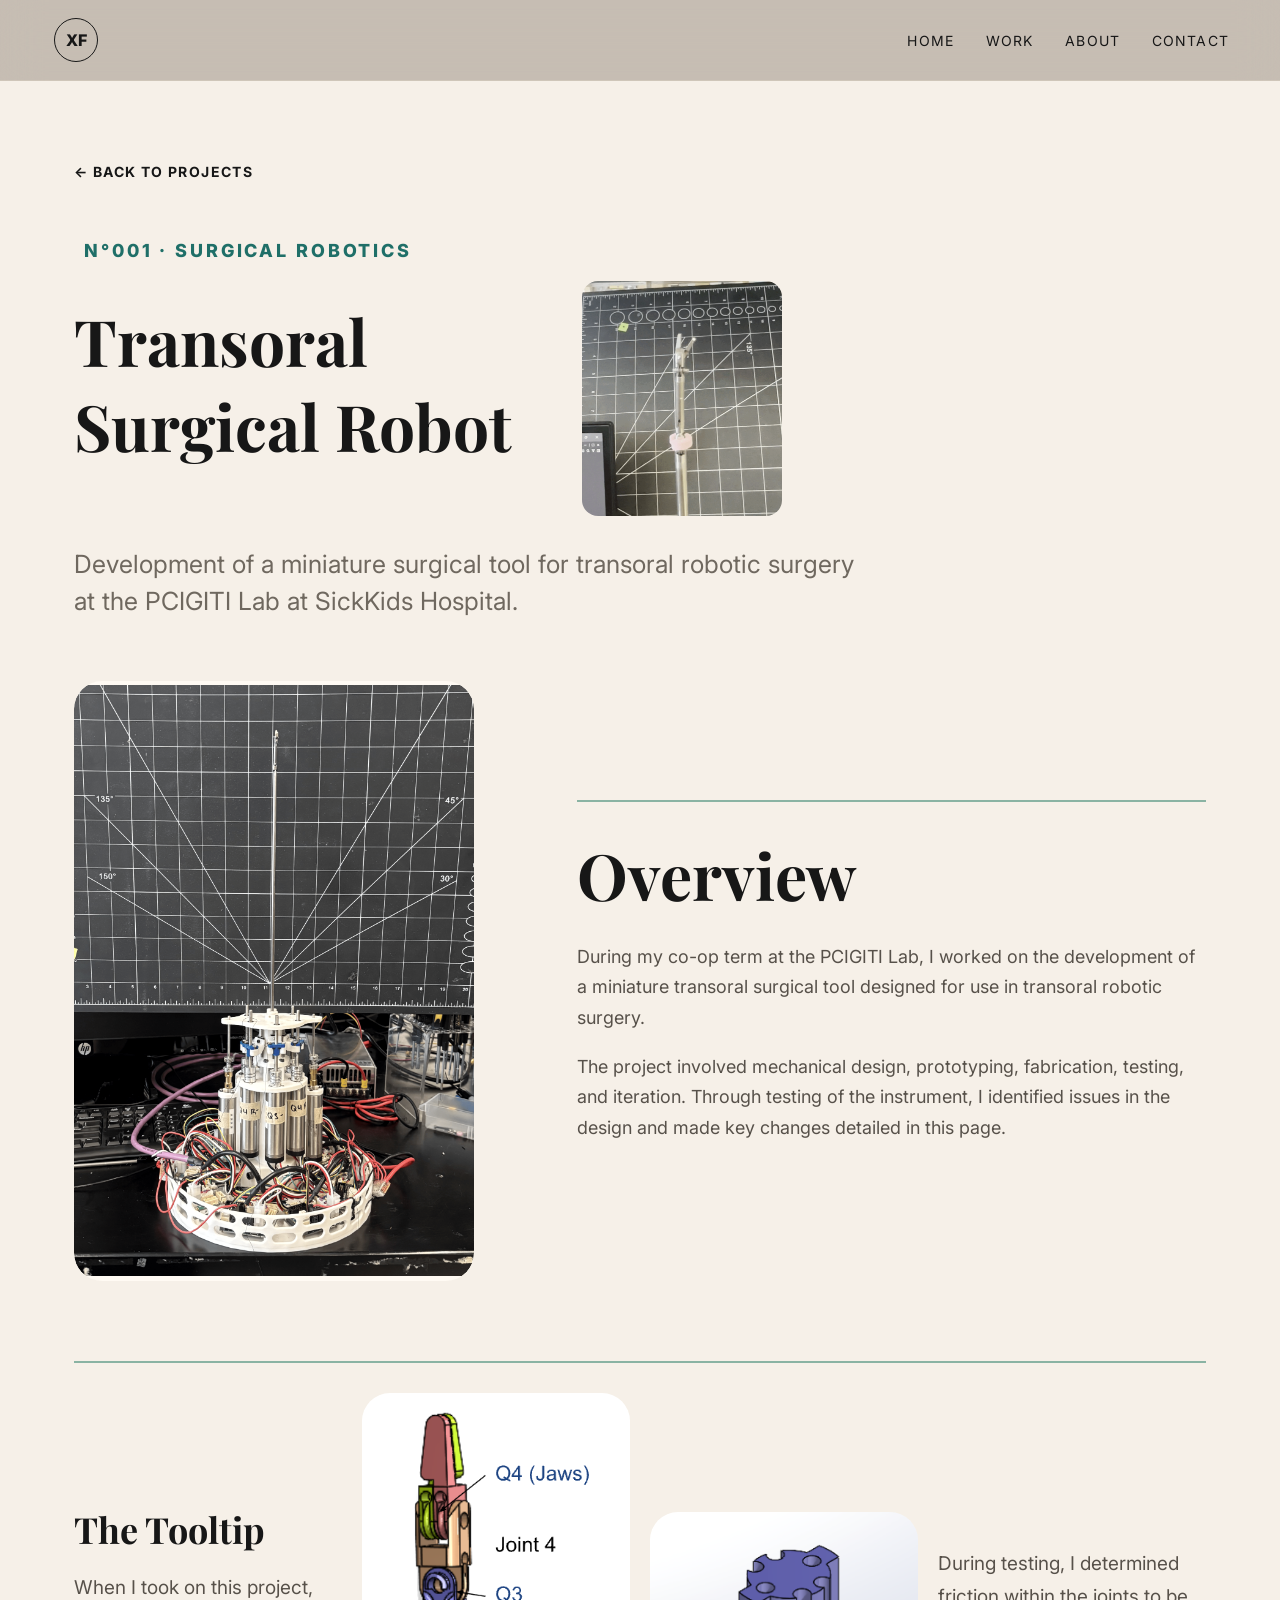
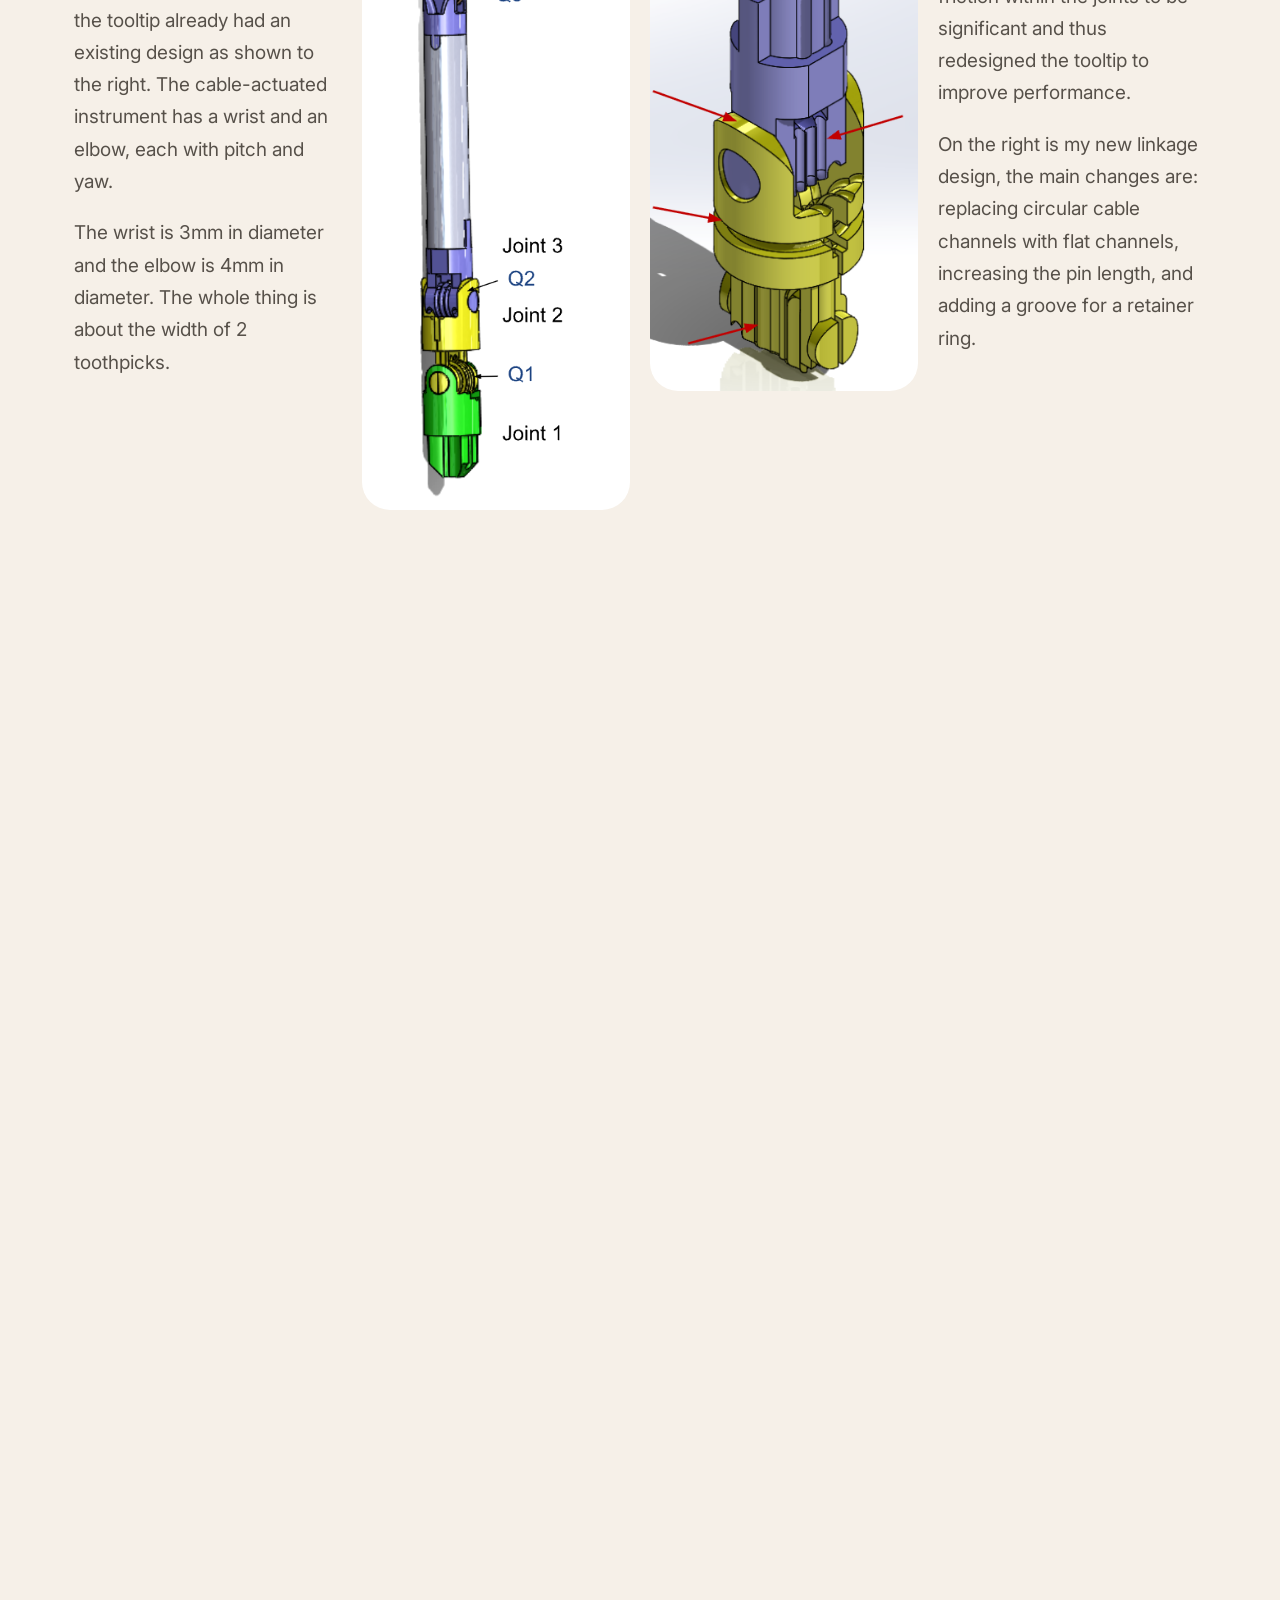
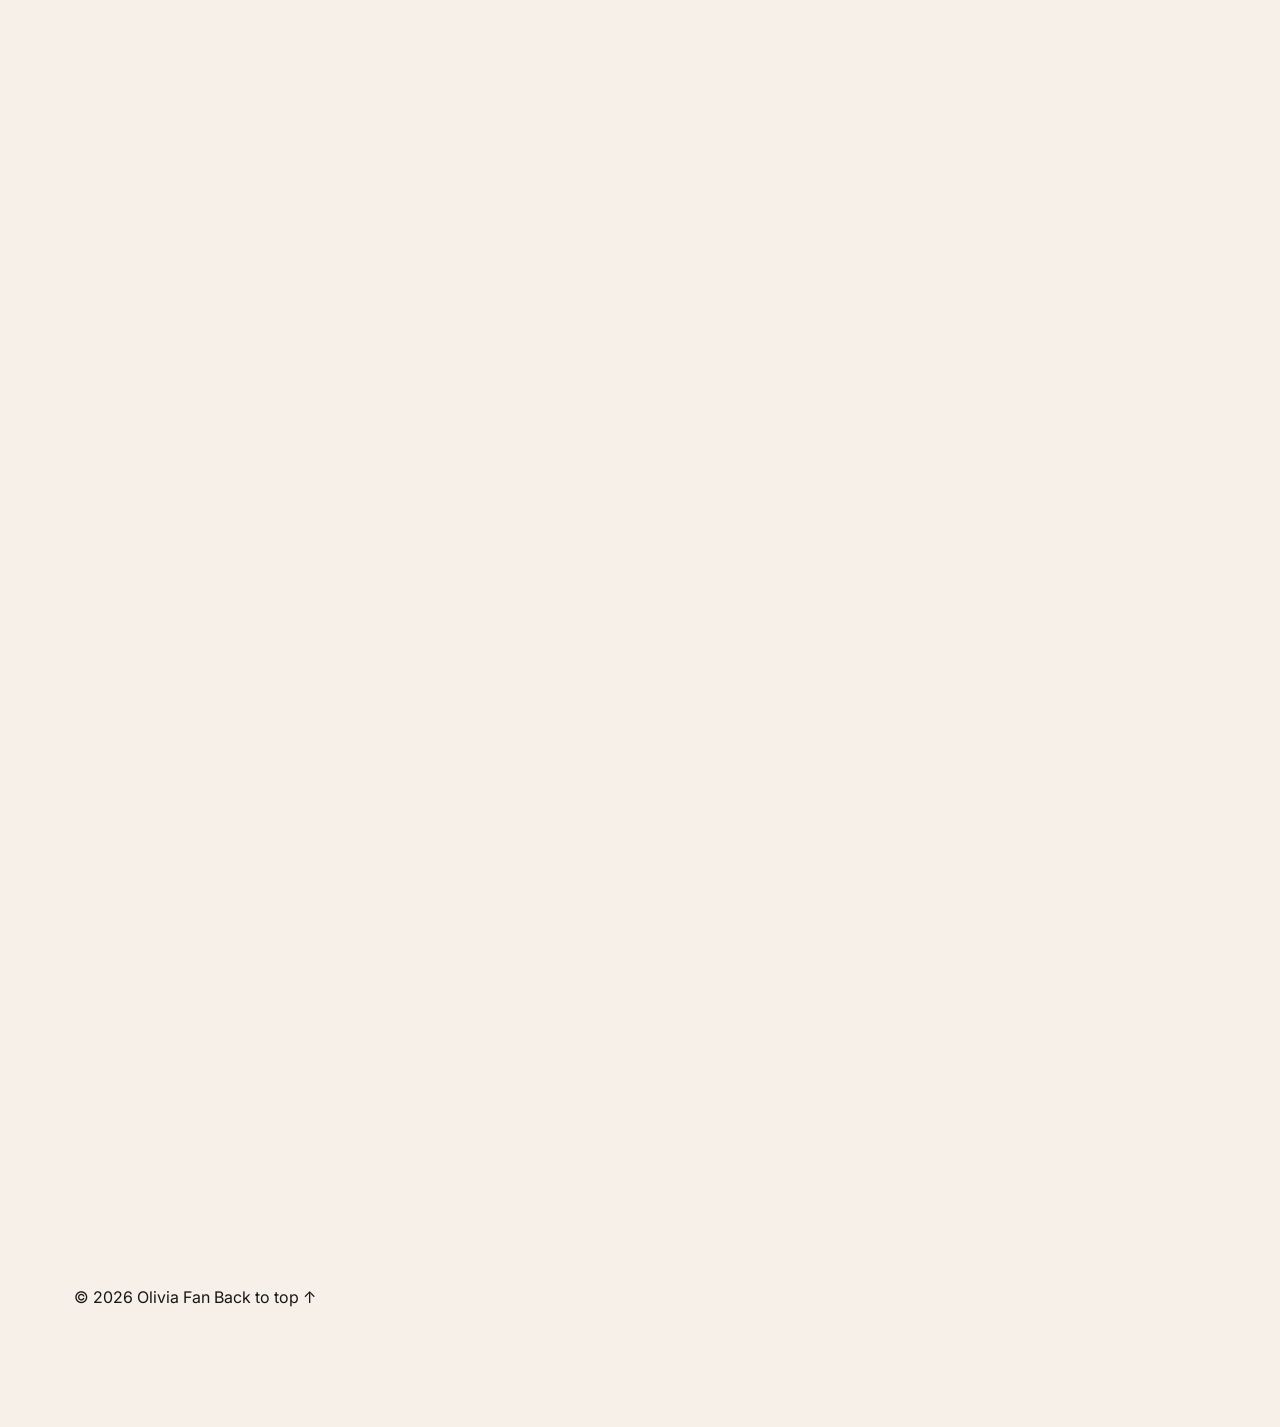
==== projects/transoral-robot.html @ 41e45ebc "Updated the resume and added details page for TORS" ====
<!doctype html>
<html lang="en">
<head>
  <meta charset="utf-8" />
  <meta name="viewport" content="width=device-width, initial-scale=1" />

  <title>Transoral Surgical Robot | Olivia Fan</title>

  <link rel="preconnect" href="https://fonts.googleapis.com">
  <link rel="preconnect" href="https://fonts.gstatic.com" crossorigin>

  <link href="https://fonts.googleapis.com/css2?family=Inter:wght@400;500;600;700;800&family=Playfair+Display:wght@700;800&display=swap" rel="stylesheet">

  <link rel="stylesheet" href="../styles.css" />

  <style>
    .project-page {
      max-width: 1180px;
      margin: 0 auto;
      padding: 80px 24px 120px;
    }

    .back-link {
      display: inline-block;
      margin-bottom: 60px;
      font-size: 14px;
      text-transform: uppercase;
      letter-spacing: .1em;
      font-weight: 700;
    }

    .back-link:hover {
      color: var(--accent2);
    }

    .header-with-gif {
      display: flex;
      align-items: center;
      gap: 70px;
      margin: 20px 0 30px;
    }

    .header-with-gif h1 {
      margin: 0; /* Clears the default margin so flex alignment works properly */
      font-family: 'Playfair Display', serif;
      font-size: clamp(50px, 5vw, 75px);
      margin: 0 0 30px;
    }

    .header-gif {
      width: 200px;       /* Adjust width as needed */
      height: auto;
      border-radius: 16px; /* Optional: adds rounded corners to match your design theme */
      display: block;
    }

    /* Mobile responsiveness */
    @media (max-width: 820px) {
      .header-with-gif {
        flex-direction: column;
        align-items: flex-start;
        gap: 15px;
      }
      
      .header-gif {
        width: 100px;
      }
    }

    .project-intro {
      max-width: 800px;
      color: var(--muted);
      font-size: clamp(19px, 2vw, 25px);
      line-height: 1.5;
      margin-bottom: 60px;
    }

    .hero-project-image {
        width: 400px;
        height: 600px; /* Move height here */
        border-radius: 28px;
        overflow: hidden; /* Clips the child image to the 28px rounded corners */
        background-color: var(--card); /* Optional: fills empty space if image is letterboxed */
    }

    .hero-project-image img {
      width: 100%;
      height: 100%;
      object-position: center;
      display: block;
    }

    .hero-overview {
      display: grid;
      grid-template-columns: 0.8fr 1fr;
      gap: 0px;
      align-items: center;
      margin: 50px 0 80px;
    }

    .hero-project-image img {
      width: 100%;
      height: 600px;
      object-fit: contain;
      display: block;
      border-radius: 28px;
    }

    .overview-content {
        border-top: 2px solid #8ab3a3;
        padding-top: 30px;
    }

    .overview-content h2 {
        font-family: 'Playfair Display', serif;
        font-size: clamp(40px, 5vw, 65px);
        margin: 0 0 25px;
    }

    .overview-content p {
        color: #57514a;
        font-size: 18px;
        line-height: 1.7;
    }

    @media (max-width: 820px) {
        .hero-overview {
            grid-template-columns: 1fr;
            gap: 40px;
        }

        .hero-project-image img {
            height: auto;
        }
    }

    .project-grid-4col {
      display: grid;
      grid-template-columns: 1fr 1fr 1fr 1fr;
      gap: 20px;
      align-items: center;
      border-top: 2px solid #8ab3a3;
      padding-top: 30px;
      padding-bottom: 30px;
    }

    .image-container img {
      width: 100%;
      height: auto;
      display: block;
      border-radius: 28px;
    }

    .textbox-left h2 {
      font-family: 'Playfair Display', serif;
      font-size: clamp(28px, 5vw, 36px);
      margin: 0;
    }

    .textbox-left p,
    .project-grid li,
    .textbox-right p {
      color: #57514a;
      font-size: 19px;
      line-height: 1.7;
    }
    
    .actuation_box {
      display: grid;
      grid-template-columns: 1fr 2fr;
      gap: 30px;
      align-items: center;
      border-top: 2px solid #8ab3a3;
      padding-top: 30px;
      padding-bottom: 30px;
    }

    .actuation_box_img img {
      width: 100%;
      height: auto;
      display: block;
      border-radius: 28px;
    }

    .mechanical-changes {
      display: grid;
      grid-template-columns: 2fr 1fr 1fr;
      gap: 20px;
      align-items: start;
      border-top: 2px solid #8ab3a3;
      padding-top: 30px;
      padding-bottom: 30px;
    }

/* Places header on the left and image on the right */
/* Header & Image Layout Adjustments */
    .header-image-row {
      display: flex;
      align-items: center;
      gap: 10px; /* Reduced gap to move image closer to the header on the left */
      margin-bottom: 15px;
    }

    .header-image-row h2 {
      flex: 0.8; /* Makes heading section narrower */
    }

    .header-image-row .cable_guide_channels {
      flex: 1.5; /* Makes image container significantly larger */
    }

    .cable_guide_channels img {
      width: 100%;
      height: auto;
      display: block;
      border-radius: 28px;
    }

    .textbox-left h2,
    .textbox-right h2 {
      font-family: 'Playfair Display', serif;
      font-size: clamp(28px, 5vw, 36px);
      margin: 0;
    }

    .textbox-left p,
    .textbox-right p {
      color: #57514a;
      font-size: 19px;
      line-height: 1.7;
    }

    .exit_channels img {
      width: 100%;
      height: auto;
      display: block;
      border-radius: 28px;
      margin-bottom: 10px;
    }

    .project-grid ul {
      padding-left: 22px;
    }

    .dvrk-tors-studies {
      display: grid;
      grid-template-columns: 1fr 1fr;
      gap: 30px;
      align-items: start;
      border-top: 2px solid #8ab3a3;
      padding-top: 30px;
      padding-bottom: 30px;
    }

    /* Column 1 vertical stack */
    .dvrk-col-left {
      display: flex;
      flex-direction: column;
      gap: 20px;
    }

    /* Image & GIF styling */
    .dvrk-horizontal-img img,
    .dvrk-gif-container img {
      width: 100%;
      height: auto;
      display: block;
      border-radius: 28px;
    }

    /* Mobile Responsiveness */
    @media (max-width: 820px) {
      .dvrk-tors-studies {
        grid-template-columns: 1fr;
        gap: 20px;
      }
    }

    @media (max-width: 820px) {
      .project-page {
        padding-top: 50px;
      }

      .project-grid {
        grid-template-columns: 1fr;
        gap: 20px;
      }

      .project-gallery {
        grid-template-columns: 1fr;
      }

      .project-gallery img {
        height: auto;
      }
    }

    .reveal {
    opacity: 0;
    transform: translateY(48px);
    transition: opacity 0.8s ease, transform 0.8s ease;
    will-change: opacity, transform;
}

    .reveal.visible {
        opacity: 1;
        transform: translateY(0);
    }
  </style>


<script>
  document.addEventListener('DOMContentLoaded', () => {
    const reveals = document.querySelectorAll('.reveal');

    const observer = new IntersectionObserver((entries) => {
      entries.forEach((entry) => {
        // Adds 'visible' when entering view, removes 'visible' when leaving view
        entry.target.classList.toggle('visible', entry.isIntersecting);
      });
    }, {
      threshold: 0.15 // Triggers when 15% of the element is visible
    });

    reveals.forEach((element) => observer.observe(element));
  });
</script>

</head>

<body>

  <header class="site-header">
    <a class="brand" href="../index.html" aria-label="Back to home">XF</a>

    <nav>
      <a href="../index.html">Home</a>
      <a href="../index.html#work">Work</a>
      <a href="../index.html#about">About</a>
      <a href="../index.html#contact">Contact</a>
    </nav>
  </header>


  <main class="project-page">

    <a class="back-link" href="../index.html#work">
      ← Back to Projects
    </a>

    <div class="section-kicker">
      N°001 · Surgical Robotics
    </div>

    <div class="header-with-gif">
      <h1>
        Transoral<br>
        Surgical Robot
      </h1>
      <img 
        src="../assets/jaw_gif.gif" 
        alt="Transoral Surgical Robot in motion" 
        class="header-gif"
          >
    </div>

    <p class="project-intro">
      Development of a miniature surgical tool for transoral robotic
      surgery at the PCIGITI Lab at SickKids Hospital.
    </p>


  <div class="hero-overview">

    <div class="hero-project-image">
      <img
        src="../assets/TORS Tool.png"
        alt="Transoral surgical robot tool"
      />
    </div>

    <section class="overview-content">

      <div>
        <h2>Overview</h2>
      </div>

      <div>
        <p>
          During my co-op term at the PCIGITI Lab, I worked on the
          development of a miniature transoral surgical tool designed
          for use in transoral robotic surgery.
        </p>

        <p>
          The project involved mechanical design, prototyping,
          fabrication, testing, and iteration. Through testing of the instrument, I identified issues in the design and made key changes detailed in this page.
        </p>

      </div>

    </section>

</div>

  <section class="project-grid-4col reveal">

    <!-- Left Textbox -->
    <div class="textbox-left">
      <h2>The Tooltip</h2>
      <p>
        When I took on this project, the tooltip already had an existing design as shown to the right. The cable-actuated instrument has a wrist and an elbow, 
        each with pitch and yaw. 
      </p>
      <p>The wrist is 3mm in diameter and the elbow is 4mm in diameter. The whole thing is about the width of 2 toothpicks.
      </p>
    </div>

    <!-- Center Image 1 -->
    <div class="image-container">
      <img
        src="../assets/TORS_Tooltip.png"
        alt="TORS tooltip"
      >
    </div>

    <!-- Center Image 2 -->
    <div class="image-container">
      <img
        src="../assets/new_link_design.png"
        alt="New link design"
      >
    </div>

    <!-- Right Textbox -->
    <div class="textbox-right">
      <p>
        During testing, I determined friction within the joints to be significant and thus redesigned the tooltip to improve performance. 
      </p>
      <p>
        On the right is my new linkage design, the main changes are: replacing circular cable channels with flat channels, 
        increasing the pin length, and adding a groove for a retainer ring.
      </p>
    </div>

  </section>

  <section class="actuation_box reveal">

    <!-- Left Textbox -->
    <div class="textbox-left">
      <h2>Actuation Box</h2>
      <p>
        The actuation box is the part of the instrument that houses the motors and electronics and is how we move the tooltip.
        During my time working here, I had to know how to assemble and disassemble the actuation box, and also helped with testing the motors and electronics.
      </p>
    </div>

    <!-- Right Image Container -->
    <div class="actuation_box_img">
      <img
        src="../assets/actuation_box.png"
        alt="Actuation box component"
      >
    </div>

  </section>

  <section class="mechanical-changes reveal">

    <!-- Cable Guide Channels Block -->
    <div class="textbox-left">
      <div class="header-image-row">
        <h2>Cable Guide Channels</h2>
        <div class="cable_guide_channels">
          <img
            src="../assets/guide_channels.png"
            alt="guide channels"
          >
        </div>
      </div>
      <p>
        One mechanical change I made to the design was adding guide channels using tubes fixed to each other in a bundle which is then fixed within the shaft. 
        Cables then pass freely through the guide channels. Previously, thin steel tubes were fixed to the cables via crimping then passed through the shaft.
        This design change makes assembly much easier as well as ensures relative cable positions are fixed so no entanglement can occur.
      </p>
    </div>

    <!-- Cable Exit Guides Block -->
    <div class="exit_channels">
      <img
        src="../assets/shaft_exit_guide.png"
        alt="guide channels"
      >
      <img
        src="../assets/shaft_exit_guide_CAD.png"
        alt="guide channels"    
      >
    </div>
    
    <div class="textbox-right">
      <h2>Cable Exit Guides</h2>
      <p>
        Previously, cables came out of shaft at sharp angles, rubbing against edge of shaft which resulted in breakages.
        I designed a part that sits at the bottom of the shaft and guides cables to the pulleys with a larger radius, reducing friction and stress concentrations.
        2 halves are attached to the shaft using a clamping mechanism.
      </p>
    </div>

  </section>

  <section class="dvrk-tors-studies reveal">

    <div class="dvrk-col-left">
      <div class="textbox-left">
        <h2>DVRK TORS Studies</h2>
        <p>
          As a sidequest for this project, I also helped with the TORS Davinci studies. The predecessor of the elbow-wrist TORS is a wristed TORS Davinci instrument. 
          This tool is currently in the in-vivo testing phase and I had the opportunity to help with the testing and data collection.
          Through this, I gained a base understanding of the electrical and mechanical components of the DVRK as well as the software and operating system.
        </p>
        <p>
          On the right, you can see me teleoperating the Davinci robot. Underneath is a group picture of me and some colleagues during one of the studies. 
        </p>
      </div>
      <div class="dvrk-horizontal-img">
        <img
          src="../assets/TORS_study.png"
          alt="DVRK TORS study"
        >
      </div>
    </div>

  <div class="dvrk-gif-container">
    <img
      src="../assets/DVRK_gif.gif"
      alt="DVRK TORS study animation"
    >
  </div>

</section>

  <footer>
    <span>© 2026 Olivia Fan</span>
    <a href="../index.html#top">Back to top ↑</a>
  </footer>

</body>
</html>
---- styles.css ----
:root{
  --bg:#f6f0e8; --ink:#171717; --muted:#6f685f; --line:#ded3c5; --card:#fffaf3; --accent:#e85d2a; --accent2:#1f6f68;
  --shadow: 0 24px 80px rgba(23,23,23,.10);
}
*{box-sizing:border-box} html{scroll-behavior:smooth} body{margin:0;font-family:Inter,system-ui,sans-serif;background:var(--bg);color:var(--ink);overflow-x:hidden}
a{color:inherit;text-decoration:none} img{width:100%;height:100%;object-fit:cover;display:block;filter:saturate(.92) contrast(1.03)}
.cursor-glow{position:fixed;inset:auto;width:380px;height:380px;border-radius:999px;background:radial-gradient(circle,rgba(232,93,42,.18),transparent 62%);pointer-events:none;z-index:-1;transform:translate(-50%,-50%)}
.site-header{position:sticky;top:0;z-index:10;display:flex;justify-content:space-between;align-items:center;padding:18px clamp(18px,4vw,56px);backdrop-filter:blur(20px);background:rgba(110, 94, 82, 0.35);border-bottom:1px solid rgba(222,211,197,.35)}
.brand{display:grid;place-items:center;width:44px;height:44px;border:1px solid var(--ink);border-radius:50%;font-weight:800;letter-spacing:-.05em;margin-left: 3px}.site-header nav{display:flex;gap:clamp(14px,3vw,32px);font-size:14px;text-transform:uppercase;letter-spacing:.08em}.site-header nav a{position:relative}.site-header nav a:after{content:"";position:absolute;left:0;bottom:-6px;width:0;height:1px;background:var(--ink);transition:.3s}.site-header nav a:hover:after{width:100%}
.section-grid{display:grid;grid-template-columns:minmax(18px,1fr) minmax(0,1180px) minmax(18px,1fr)}.section-grid>*{grid-column:2}.hero{min-height:82vh;padding:54px 0 54px;align-content:center}.eyebrow,.section-kicker{font-size:18px;text-transform:uppercase;letter-spacing:.16em;color:var(--accent2);font-weight:800;margin-left:10px}.hero h1,.work h2, .about h2,.contact h2{font-family:'Playfair Display',serif;font-size:clamp(42px,10vw,68px);line-height:1.2;letter-spacing:-.05em;margin:22px 0;max-width:1260px}.hero h1{display:flex;flex-direction:column;gap:12px;line-height:0.9;margin-bottom:24px;letter-spacing:-.03em}.hero-title-break{display:block;height:12px}.hero-title-line{display:block;font-weight:400;font-family:'Playfair Display',serif;font-size:0.6em;letter-spacing:0em;color:#686159;white-space:nowrap}.hero-copy{max-width:760px;font-size:clamp(18px,2vw,25px);line-height:1.45;color:var(--muted)}.hero-actions,.hero-meta,.contact-links{display:flex;flex-wrap:wrap;gap:14px;margin-top:28px}.button{padding:14px 20px;border-radius:999px;border:1px solid var(--ink);font-weight:700}.button.primary{background:var(--ink);color:var(--bg)}.button.secondary:hover,.button.primary:hover{transform:translateY(-2px)}.hero-meta{color:var(--muted);font-size:14px}.hero-meta>*{padding-right:14px;border-right:1px solid var(--line)}.hero-meta>*:last-child{border-right:0}
.marquee{border-block:1px solid var(--line);overflow:hidden;background:#333131;color:#f6f0e8}.marquee-track{display:flex;width:max-content;animation:marquee 26s linear infinite}.marquee span{font-family:"Playfair Display",serif;font-size:clamp(36px,6vw,84px);padding:18px 30px;white-space:nowrap}.marquee-logo{height:clamp(72px,12vw,168px);width:auto;padding:18px 50px;object-fit:contain;filter:none}@keyframes marquee{to{transform:translateX(-50%)}}

.work {
    padding: 96px 0;
}

.work h2 {
    font-size: clamp(36px, 6vw, 80px);
    max-width: 930px;
}

.work-header {
  display: flex;
  justify-content: space-between;
  align-items: baseline;
  width: 100%;
}

.work-subtext {
  font-size: 1.3rem; /* Smaller size */
  opacity: 0.7;        /* Subtle contrast */
  font-weight: 500;
}

.project {
    display: grid;
    grid-template-columns: 1.05fr 0.95fr;
    gap: clamp(24px, 5vw, 70px);
    align-items: center;
    padding: 42px 0;
    border-top: 2px solid #8ab3a3;
}

.project.featured {
    padding-top: 56px;
}

.project:nth-of-type(even) .project-image {
    order: 2;
}

.project-image {
    aspect-ratio: 1.12 / 1;
    border-radius: 28px;
    overflow: hidden;
    background: var(--card);
    box-shadow: var(--shadow);
}

/* Stack content cleanly with consistent spacing */
.project-content {
  padding: 12px 0;
}

/* Ensure tags wrap nicely without forcing elements underneath them */
.tags {
  display: flex;
  flex-wrap: wrap;
  gap: 8px;
  margin-bottom: 8px; /* Extra breathing room above the button */
}

.project-number {
    color: var(--accent);
    font-weight: 800;
    letter-spacing: 0.12em;
}

.project h3 {
    font-size: clamp(34px, 5vw, 70px);
    line-height: 0.95;
    letter-spacing: -0.05em;
    margin: 12px 0;
}

.project-title-link {
  color: inherit;
  text-decoration: none;
  transition: color 0.2s ease;
}

.project-title-link:hover {
  color: #34a19c; /* Accent color on hover */
  text-decoration: none;
  display: inline-block;
  transition: transform 0.25s ease, opacity 0.25s ease;
}

/* Float effect on hover (shifts up slightly) */
.project-title-link:hover {
  color: #34a19c;
  text-decoration: none;
  transform: translateY(-3px);
  opacity: 0.85; /* Optional: gives a smooth visual response without color changes */
}


.project-image-link {
  display: block;
  overflow: hidden;
}

.project-image-link img {
  transition: transform 0.3s ease;
}

.project-image-link:hover img {
  transform: scale(1.03); /* Subtle zoom effect on hover */
}

.project p,
.project li,
.about p,
.skills p {
    color: #57514a;
    font-size: 19px;
    line-height: 1.65;
}

.project ul {
    padding-left: 20px;
}

.tags {
    display: flex;
    flex-wrap: wrap;
    gap: 10px;
    margin-top: 20px;
}

.tags span {
    border: 1px solid var(--line);
    background: rgba(255, 250, 243, 0.6);
    border-radius: 999px;
    padding: 9px 12px;
    font-size: 13px;
    font-weight: 700;
}

.about {
    padding: clamp(32px, 6vw, 96px) clamp(18px, 4vw, 50px);
    background: #f4e7da;
    border-radius: 24px;
    margin: 48px auto;
    max-width: 1300px;
}
.skills,
.contact {
    padding: 96px 0;
}


.contact-links {
    display: flex;
    flex-direction: column;
    align-items: flex-start;
    gap: 24px;
    margin-top: 30px;
}

.contact-button,
.contact-item {
    display: flex;
    align-items: center;
    gap: 14px;
    font-size: 28px;
    font-weight: 500;
}

.contact-button {
    padding: 16px 24px;
    background: #fffaf3;
    border: 1px solid var(--line);
    border-radius: 999px;
    transition: 0.2s ease;
}

.contact-button:hover {
    transform: translateY(-2px);
    box-shadow: 0 8px 24px rgba(0,0,0,0.08);
}

.linkedin-icon {
    width: 36px;
    height: 36px;

    display: flex;
    align-items: center;
    justify-content: center;

    background: #0077b5;
    color: white;

    border-radius: 3px;
    font-weight: 800;
    font-size: 20px;
    font-family: Arial, sans-serif;
}

.icon {
    font-size: 32px;
}


.about h2 {
    font-size: clamp(36px, 6vw, 80px);
    max-width: 930px;
    margin: 0 0 20px;
}

.about-story {
    display: grid;
    /* Use 1fr with max-width on image container instead of hardcoded 500px min */
    grid-template-columns: minmax(0, 1fr) minmax(0, 1.2fr);
    gap: clamp(24px, 4vw, 48px);
    align-items: center;
    padding: 32px 0;
    border-top: 2px solid #8ab3a3;
}

.about-me {
    width: 100%;
    height: auto;
    overflow: hidden;
    border-radius: 24px;
    background: var(--card);
    box-shadow: var(--shadow);
}

.about-me img {
    width: 100%;
    height: auto;
    object-fit: contain;
    display: block;
    image-rendering: auto;
    transform: translateZ(0);
}

.about-story-content {
    padding: 8px 0;
}

.about-story h3 {
    font-size: clamp(28px, 4vw, 56px);
    line-height: 0.95;
    letter-spacing: -0.05em;
    margin: 12px 0;
}

.about-story p,
.about-story li {
    color: #443f39;
    font-size: 24px;
    line-height: 1.65;
}

.about-story ul {
    padding-left: 20px;
}

.tags {
    display: flex;
    flex-wrap: wrap;
    gap: 10px;
    margin-top: 20px;
}

.tags span {
    border: 1px solid var(--line);
    background: rgba(255, 250, 243, 0.6);
    border-radius: 999px;
    padding: 9px 12px;
    font-size: 13px;
    font-weight: 700;
}


.reveal {
    opacity: 0;
    transform: translateY(48px);
    transition: opacity 0.8s ease, transform 0.8s ease;
    will-change: opacity, transform;
}

.reveal.visible {
    opacity: 1;
    transform: translateY(0);
}


@media (max-width: 820px) {
    /* Prevent title clipping and enable wrapping */
    .hero-title-line {
        white-space: normal;
        font-size: 0.55em;
        line-height: 1.2;
    }

    /* Stack project cards smoothly */
    .project,
    .project:nth-of-type(even) .project-image {
        grid-template-columns: 1fr;
        order: initial;
        gap: 20px;
    }

    .project-image {
        aspect-ratio: 16 / 9; /* More standard mobile aspect ratio */
    }

    /* Fix About photo scaling on small screens */
    .about-story {
        grid-template-columns: 1fr;
        align-items: center;
    }

    .about-me {
        width: 100%;
        max-width: 100%;
        height: auto;
    }

    .about-story p,
    .about-story li {
        font-size: 17px; /* Scaled down from 24px for readability */
    }

    /* Mobile Contact Buttons */
    .contact-button,
    .contact-item {
        font-size: 18px; /* Prevents overflow on mobile viewports */
        width: 100%;
        justify-content: flex-start;
    }

    /* Header Spacing */
    .site-header {
        padding: 12px 18px;
    }

    .site-header nav {
        gap: 16px;
        font-size: 13px;
    }
}
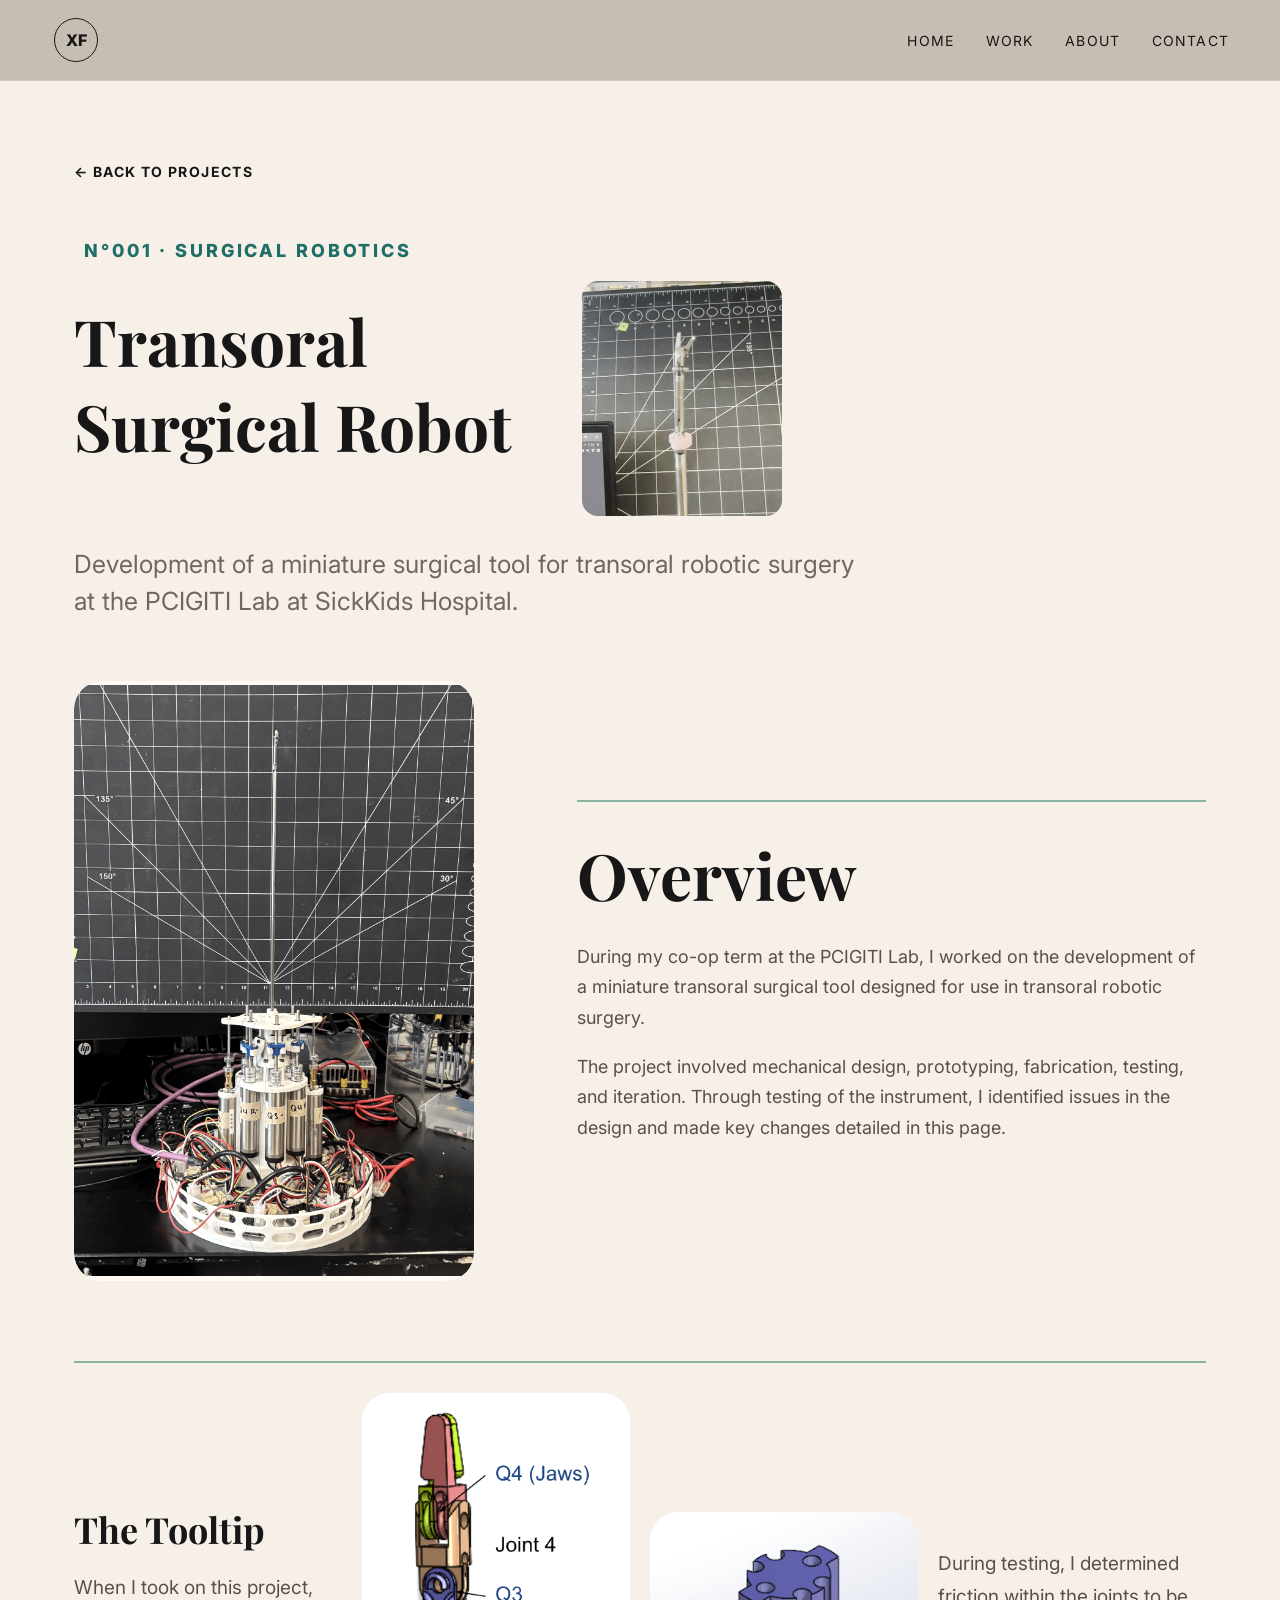
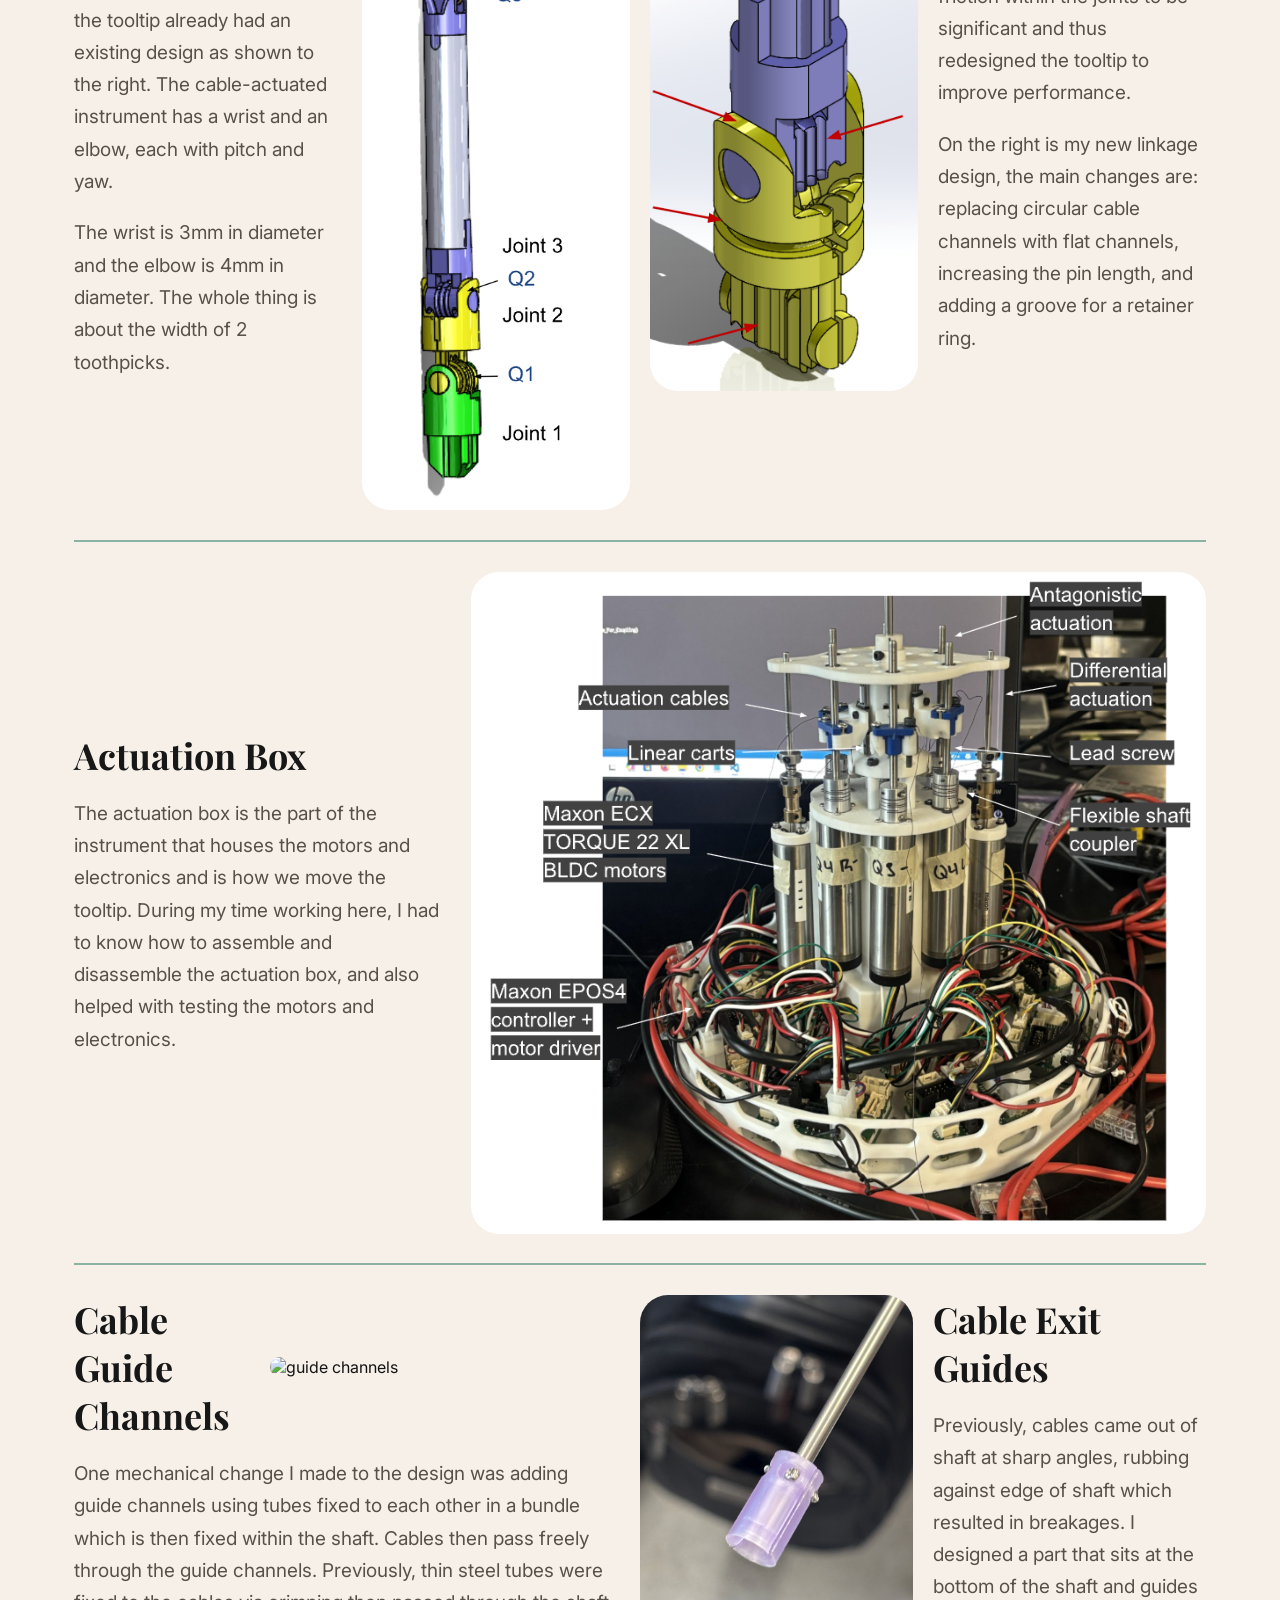
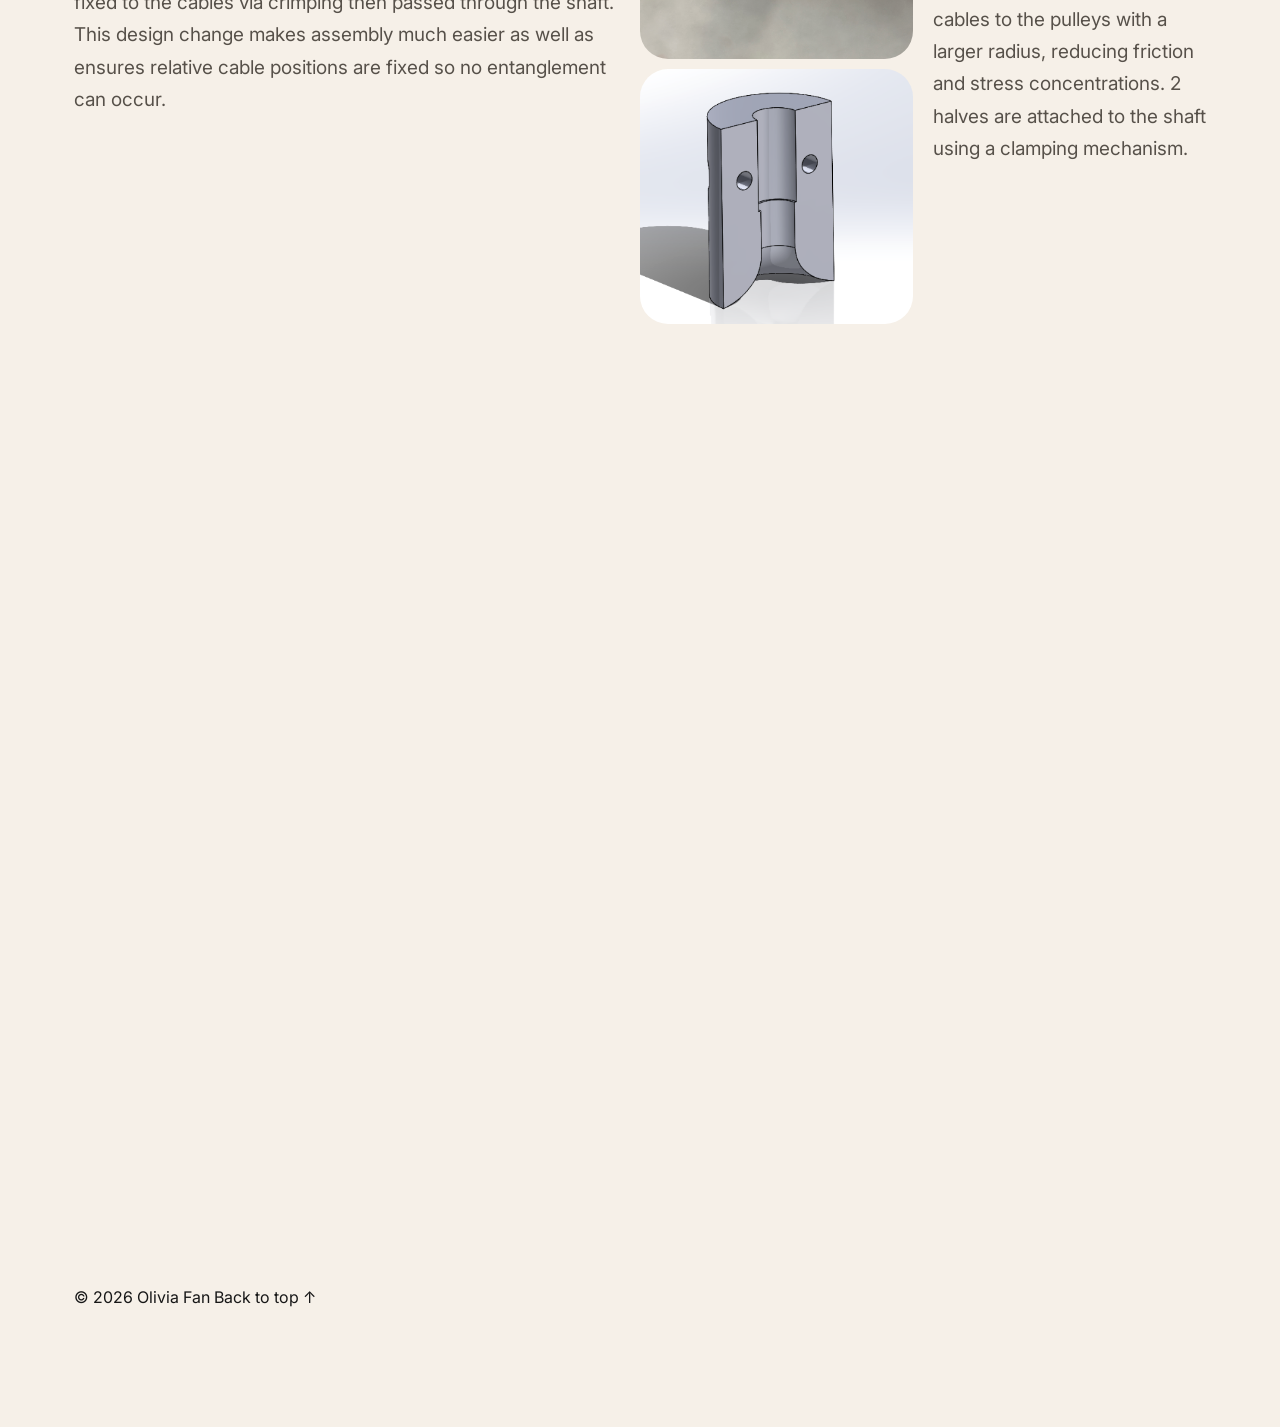
==== commit d053f1ef: "Added profile pic" ====
--- a/projects/transoral-robot.html
+++ b/projects/transoral-robot.html
@@ -8,9 +8,7 @@
 
   <link rel="preconnect" href="https://fonts.googleapis.com">
   <link rel="preconnect" href="https://fonts.gstatic.com" crossorigin>
-
   <link href="https://fonts.googleapis.com/css2?family=Inter:wght@400;500;600;700;800&family=Playfair+Display:wght@700;800&display=swap" rel="stylesheet">
-
   <link rel="stylesheet" href="../styles.css" />
 
   <style>
@@ -41,30 +39,17 @@
     }
 
     .header-with-gif h1 {
-      margin: 0; /* Clears the default margin so flex alignment works properly */
+      margin: 0; 
       font-family: 'Playfair Display', serif;
       font-size: clamp(50px, 5vw, 75px);
       margin: 0 0 30px;
     }
 
     .header-gif {
-      width: 200px;       /* Adjust width as needed */
+      width: 200px;
       height: auto;
-      border-radius: 16px; /* Optional: adds rounded corners to match your design theme */
-      display: block;
-    }
-
-    /* Mobile responsiveness */
-    @media (max-width: 820px) {
-      .header-with-gif {
-        flex-direction: column;
-        align-items: flex-start;
-        gap: 15px;
-      }
-      
-      .header-gif {
-        width: 100px;
-      }
+      border-radius: 16px; 
+      display: block;
     }
 
     .project-intro {
@@ -77,17 +62,19 @@
 
     .hero-project-image {
         width: 400px;
-        height: 600px; /* Move height here */
+        height: 600px; 
         border-radius: 28px;
-        overflow: hidden; /* Clips the child image to the 28px rounded corners */
-        background-color: var(--card); /* Optional: fills empty space if image is letterboxed */
+        overflow: hidden; 
+        background-color: var(--card); 
     }
 
     .hero-project-image img {
       width: 100%;
       height: 100%;
       object-position: center;
-      display: block;
+      object-fit: contain;
+      display: block;
+      border-radius: 28px;
     }
 
     .hero-overview {
@@ -98,14 +85,6 @@
       margin: 50px 0 80px;
     }
 
-    .hero-project-image img {
-      width: 100%;
-      height: 600px;
-      object-fit: contain;
-      display: block;
-      border-radius: 28px;
-    }
-
     .overview-content {
         border-top: 2px solid #8ab3a3;
         padding-top: 30px;
@@ -121,17 +100,6 @@
         color: #57514a;
         font-size: 18px;
         line-height: 1.7;
-    }
-
-    @media (max-width: 820px) {
-        .hero-overview {
-            grid-template-columns: 1fr;
-            gap: 40px;
-        }
-
-        .hero-project-image img {
-            height: auto;
-        }
     }
 
     .project-grid-4col {
@@ -151,7 +119,8 @@
       border-radius: 28px;
     }
 
-    .textbox-left h2 {
+    .textbox-left h2,
+    .textbox-right h2 {
       font-family: 'Playfair Display', serif;
       font-size: clamp(28px, 5vw, 36px);
       margin: 0;
@@ -192,21 +161,19 @@
       padding-bottom: 30px;
     }
 
-/* Places header on the left and image on the right */
-/* Header & Image Layout Adjustments */
     .header-image-row {
       display: flex;
       align-items: center;
-      gap: 10px; /* Reduced gap to move image closer to the header on the left */
+      gap: 10px; 
       margin-bottom: 15px;
     }
 
     .header-image-row h2 {
-      flex: 0.8; /* Makes heading section narrower */
+      flex: 0.8; 
     }
 
     .header-image-row .cable_guide_channels {
-      flex: 1.5; /* Makes image container significantly larger */
+      flex: 1.5; 
     }
 
     .cable_guide_channels img {
@@ -214,20 +181,6 @@
       height: auto;
       display: block;
       border-radius: 28px;
-    }
-
-    .textbox-left h2,
-    .textbox-right h2 {
-      font-family: 'Playfair Display', serif;
-      font-size: clamp(28px, 5vw, 36px);
-      margin: 0;
-    }
-
-    .textbox-left p,
-    .textbox-right p {
-      color: #57514a;
-      font-size: 19px;
-      line-height: 1.7;
     }
 
     .exit_channels img {
@@ -252,14 +205,12 @@
       padding-bottom: 30px;
     }
 
-    /* Column 1 vertical stack */
     .dvrk-col-left {
       display: flex;
       flex-direction: column;
       gap: 20px;
     }
 
-    /* Image & GIF styling */
     .dvrk-horizontal-img img,
     .dvrk-gif-container img {
       width: 100%;
@@ -268,18 +219,73 @@
       border-radius: 28px;
     }
 
-    /* Mobile Responsiveness */
+    .reveal {
+      opacity: 0;
+      transform: translateY(48px);
+      transition: opacity 0.8s ease, transform 0.8s ease;
+      will-change: opacity, transform;
+    }
+
+    .reveal.visible {
+      opacity: 1;
+      transform: translateY(0);
+    }
+
+    /* --- CONSOLIDATED MOBILE RESPONSIVENESS --- */
     @media (max-width: 820px) {
+      .project-page {
+        padding-top: 50px;
+      }
+
+      .header-with-gif {
+        flex-direction: column;
+        align-items: flex-start;
+        gap: 15px;
+      }
+      
+      .header-gif {
+        width: 100px;
+      }
+
+      .hero-overview {
+        grid-template-columns: 1fr;
+        gap: 40px;
+      }
+
+      .hero-project-image {
+        width: 100%;
+        height: auto;
+      }
+
+      .hero-project-image img {
+        height: auto;
+      }
+
+      /* Stacks the 4-column tooltip section */
+      .project-grid-4col {
+        grid-template-columns: 1fr; 
+      }
+
+      /* Stacks the actuation box section */
+      .actuation_box {
+        grid-template-columns: 1fr; 
+      }
+
+      /* Stacks the mechanical changes section */
+      .mechanical-changes {
+        grid-template-columns: 1fr; 
+      }
+
+      /* Fixes internal flex layouts that squish on mobile */
+      .header-image-row {
+        flex-direction: column;
+        align-items: flex-start;
+      }
+
       .dvrk-tors-studies {
         grid-template-columns: 1fr;
         gap: 20px;
       }
-    }
-
-    @media (max-width: 820px) {
-      .project-page {
-        padding-top: 50px;
-      }
 
       .project-grid {
         grid-template-columns: 1fr;
@@ -294,20 +300,7 @@
         height: auto;
       }
     }
-
-    .reveal {
-    opacity: 0;
-    transform: translateY(48px);
-    transition: opacity 0.8s ease, transform 0.8s ease;
-    will-change: opacity, transform;
-}
-
-    .reveal.visible {
-        opacity: 1;
-        transform: translateY(0);
-    }
   </style>
-
 
 <script>
   document.addEventListener('DOMContentLoaded', () => {
@@ -315,11 +308,10 @@
 
     const observer = new IntersectionObserver((entries) => {
       entries.forEach((entry) => {
-        // Adds 'visible' when entering view, removes 'visible' when leaving view
         entry.target.classList.toggle('visible', entry.isIntersecting);
       });
     }, {
-      threshold: 0.15 // Triggers when 15% of the element is visible
+      threshold: 0.15 
     });
 
     reveals.forEach((element) => observer.observe(element));
@@ -405,7 +397,6 @@
 
   <section class="project-grid-4col reveal">
 
-    <!-- Left Textbox -->
     <div class="textbox-left">
       <h2>The Tooltip</h2>
       <p>
@@ -416,7 +407,6 @@
       </p>
     </div>
 
-    <!-- Center Image 1 -->
     <div class="image-container">
       <img
         src="../assets/TORS_Tooltip.png"
@@ -424,7 +414,6 @@
       >
     </div>
 
-    <!-- Center Image 2 -->
     <div class="image-container">
       <img
         src="../assets/new_link_design.png"
@@ -432,7 +421,6 @@
       >
     </div>
 
-    <!-- Right Textbox -->
     <div class="textbox-right">
       <p>
         During testing, I determined friction within the joints to be significant and thus redesigned the tooltip to improve performance. 
@@ -447,7 +435,6 @@
 
   <section class="actuation_box reveal">
 
-    <!-- Left Textbox -->
     <div class="textbox-left">
       <h2>Actuation Box</h2>
       <p>
@@ -456,7 +443,6 @@
       </p>
     </div>
 
-    <!-- Right Image Container -->
     <div class="actuation_box_img">
       <img
         src="../assets/actuation_box.png"
@@ -468,7 +454,6 @@
 
   <section class="mechanical-changes reveal">
 
-    <!-- Cable Guide Channels Block -->
     <div class="textbox-left">
       <div class="header-image-row">
         <h2>Cable Guide Channels</h2>
@@ -486,7 +471,6 @@
       </p>
     </div>
 
-    <!-- Cable Exit Guides Block -->
     <div class="exit_channels">
       <img
         src="../assets/shaft_exit_guide.png"
--- a/styles.css
+++ b/styles.css
@@ -8,8 +8,68 @@
 .cursor-glow{position:fixed;inset:auto;width:380px;height:380px;border-radius:999px;background:radial-gradient(circle,rgba(232,93,42,.18),transparent 62%);pointer-events:none;z-index:-1;transform:translate(-50%,-50%)}
 .site-header{position:sticky;top:0;z-index:10;display:flex;justify-content:space-between;align-items:center;padding:18px clamp(18px,4vw,56px);backdrop-filter:blur(20px);background:rgba(110, 94, 82, 0.35);border-bottom:1px solid rgba(222,211,197,.35)}
 .brand{display:grid;place-items:center;width:44px;height:44px;border:1px solid var(--ink);border-radius:50%;font-weight:800;letter-spacing:-.05em;margin-left: 3px}.site-header nav{display:flex;gap:clamp(14px,3vw,32px);font-size:14px;text-transform:uppercase;letter-spacing:.08em}.site-header nav a{position:relative}.site-header nav a:after{content:"";position:absolute;left:0;bottom:-6px;width:0;height:1px;background:var(--ink);transition:.3s}.site-header nav a:hover:after{width:100%}
-.section-grid{display:grid;grid-template-columns:minmax(18px,1fr) minmax(0,1180px) minmax(18px,1fr)}.section-grid>*{grid-column:2}.hero{min-height:82vh;padding:54px 0 54px;align-content:center}.eyebrow,.section-kicker{font-size:18px;text-transform:uppercase;letter-spacing:.16em;color:var(--accent2);font-weight:800;margin-left:10px}.hero h1,.work h2, .about h2,.contact h2{font-family:'Playfair Display',serif;font-size:clamp(42px,10vw,68px);line-height:1.2;letter-spacing:-.05em;margin:22px 0;max-width:1260px}.hero h1{display:flex;flex-direction:column;gap:12px;line-height:0.9;margin-bottom:24px;letter-spacing:-.03em}.hero-title-break{display:block;height:12px}.hero-title-line{display:block;font-weight:400;font-family:'Playfair Display',serif;font-size:0.6em;letter-spacing:0em;color:#686159;white-space:nowrap}.hero-copy{max-width:760px;font-size:clamp(18px,2vw,25px);line-height:1.45;color:var(--muted)}.hero-actions,.hero-meta,.contact-links{display:flex;flex-wrap:wrap;gap:14px;margin-top:28px}.button{padding:14px 20px;border-radius:999px;border:1px solid var(--ink);font-weight:700}.button.primary{background:var(--ink);color:var(--bg)}.button.secondary:hover,.button.primary:hover{transform:translateY(-2px)}.hero-meta{color:var(--muted);font-size:14px}.hero-meta>*{padding-right:14px;border-right:1px solid var(--line)}.hero-meta>*:last-child{border-right:0}
+.section-grid{display:grid;grid-template-columns:minmax(18px,1fr) minmax(0,1180px) minmax(18px,1fr)}
+.section-grid>*{grid-column:2}.hero{min-height:82vh;padding:54px 0 54px;align-content:center}
+.eyebrow,.section-kicker{font-size:18px;text-transform:uppercase;letter-spacing:.16em;color:var(--accent2);font-weight:800;margin-left:10px}
+.hero h1,.work h2, .about h2,.contact h2{font-family:'Playfair Display',serif;font-size:clamp(42px,10vw,68px);line-height:1.2;letter-spacing:-.05em;margin:22px 0;max-width:1260px}
+.hero h1{display:flex;flex-direction:column;gap:12px;line-height:0.9;margin-bottom:24px;letter-spacing:-.03em}
+.hero-title-break{display:block;height:12px}
+.hero-title-line{display:block;font-weight:400;font-family:'Playfair Display',serif;font-size:0.6em;letter-spacing:0em;color:#686159;white-space:nowrap}
+.hero-copy{max-width:760px;font-size:clamp(18px,2vw,25px);line-height:1.45;color:var(--muted)}
+.hero-actions,.hero-meta,.contact-links{display:flex;flex-wrap:wrap;gap:14px;margin-top:28px}
+.button{padding:14px 20px;border-radius:999px;border:1px solid var(--ink);font-weight:700}
+.button.primary{background:var(--ink);color:var(--bg)}
+.button.secondary:hover,.button.primary:hover{transform:translateY(-2px)}
+.hero-meta{color:var(--muted);font-size:14px}
+.hero-meta>*{padding-right:14px;border-right:1px solid var(--line)}
+.hero-meta>*:last-child{border-right:0}
+
+/* Mobile Layout (Default): Stacks vertically based on HTML order */
+.hero-layout {
+  display: flex;
+  flex-direction: column;
+  gap: 1.5rem;
+}
+
+.hero-pic img {
+  width: 100%;
+  max-width: 300px;
+  border-radius: 12px;
+  object-fit: cover;
+}
+
+/* Desktop Layout: Text on left, Image on right */
+@media (min-width: 768px) {
+  .hero-layout {
+    display: grid;
+    grid-template-columns: 1fr 300px;
+    align-items: center;
+    column-gap: 3rem;
+    row-gap: 0;
+  }
+  
+  /* Forces all text content into the left column */
+  .hero-school-logo, 
+  .hero-layout h1, 
+  .hero-copy, 
+  .hero-actions, 
+  .hero-meta { 
+    grid-column: 1; 
+  }
+  
+  /* Forces the picture into the right column and stretches it down */
+  .hero-pic { 
+    grid-column: 2; 
+    grid-row: 1 / span 6; 
+    text-align: right;
+  }
+}
+
+
 .marquee{border-block:1px solid var(--line);overflow:hidden;background:#333131;color:#f6f0e8}.marquee-track{display:flex;width:max-content;animation:marquee 26s linear infinite}.marquee span{font-family:"Playfair Display",serif;font-size:clamp(36px,6vw,84px);padding:18px 30px;white-space:nowrap}.marquee-logo{height:clamp(72px,12vw,168px);width:auto;padding:18px 50px;object-fit:contain;filter:none}@keyframes marquee{to{transform:translateX(-50%)}}
+
+
+
 
 .work {
     padding: 96px 0;
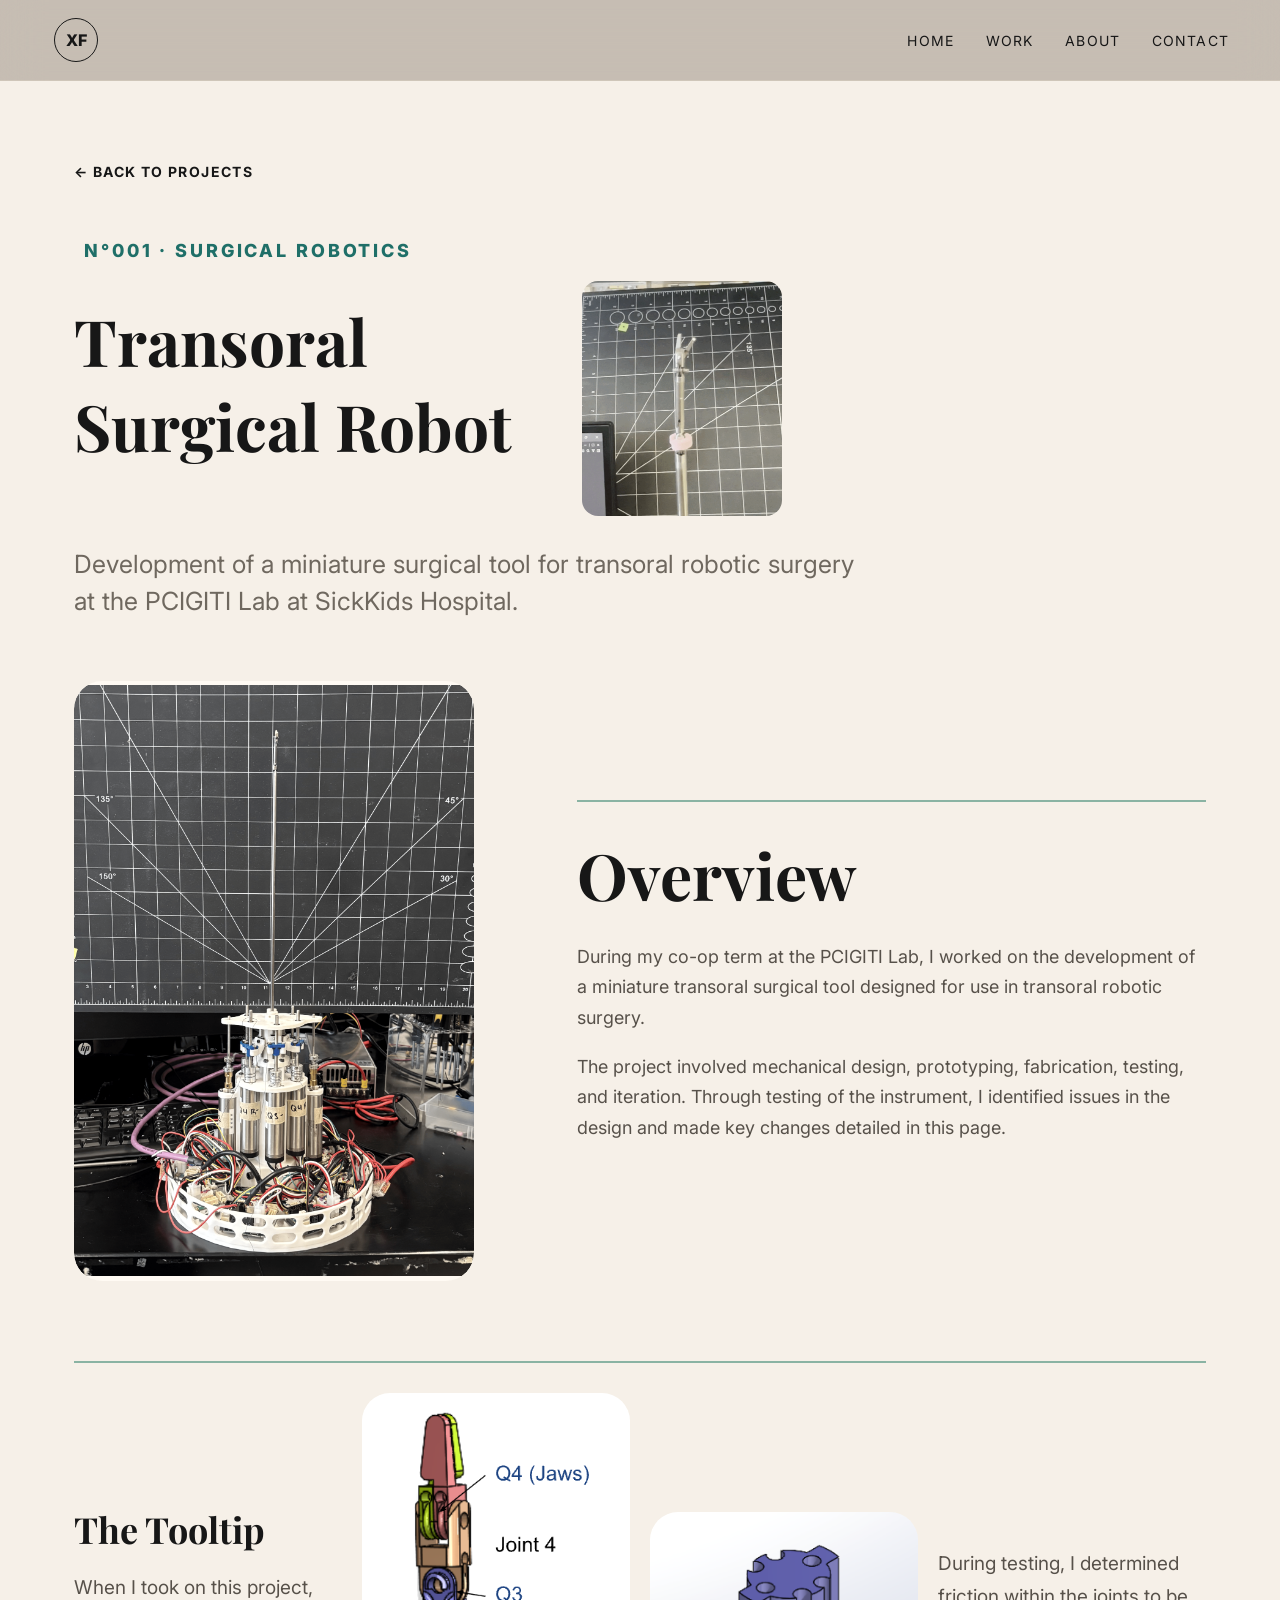
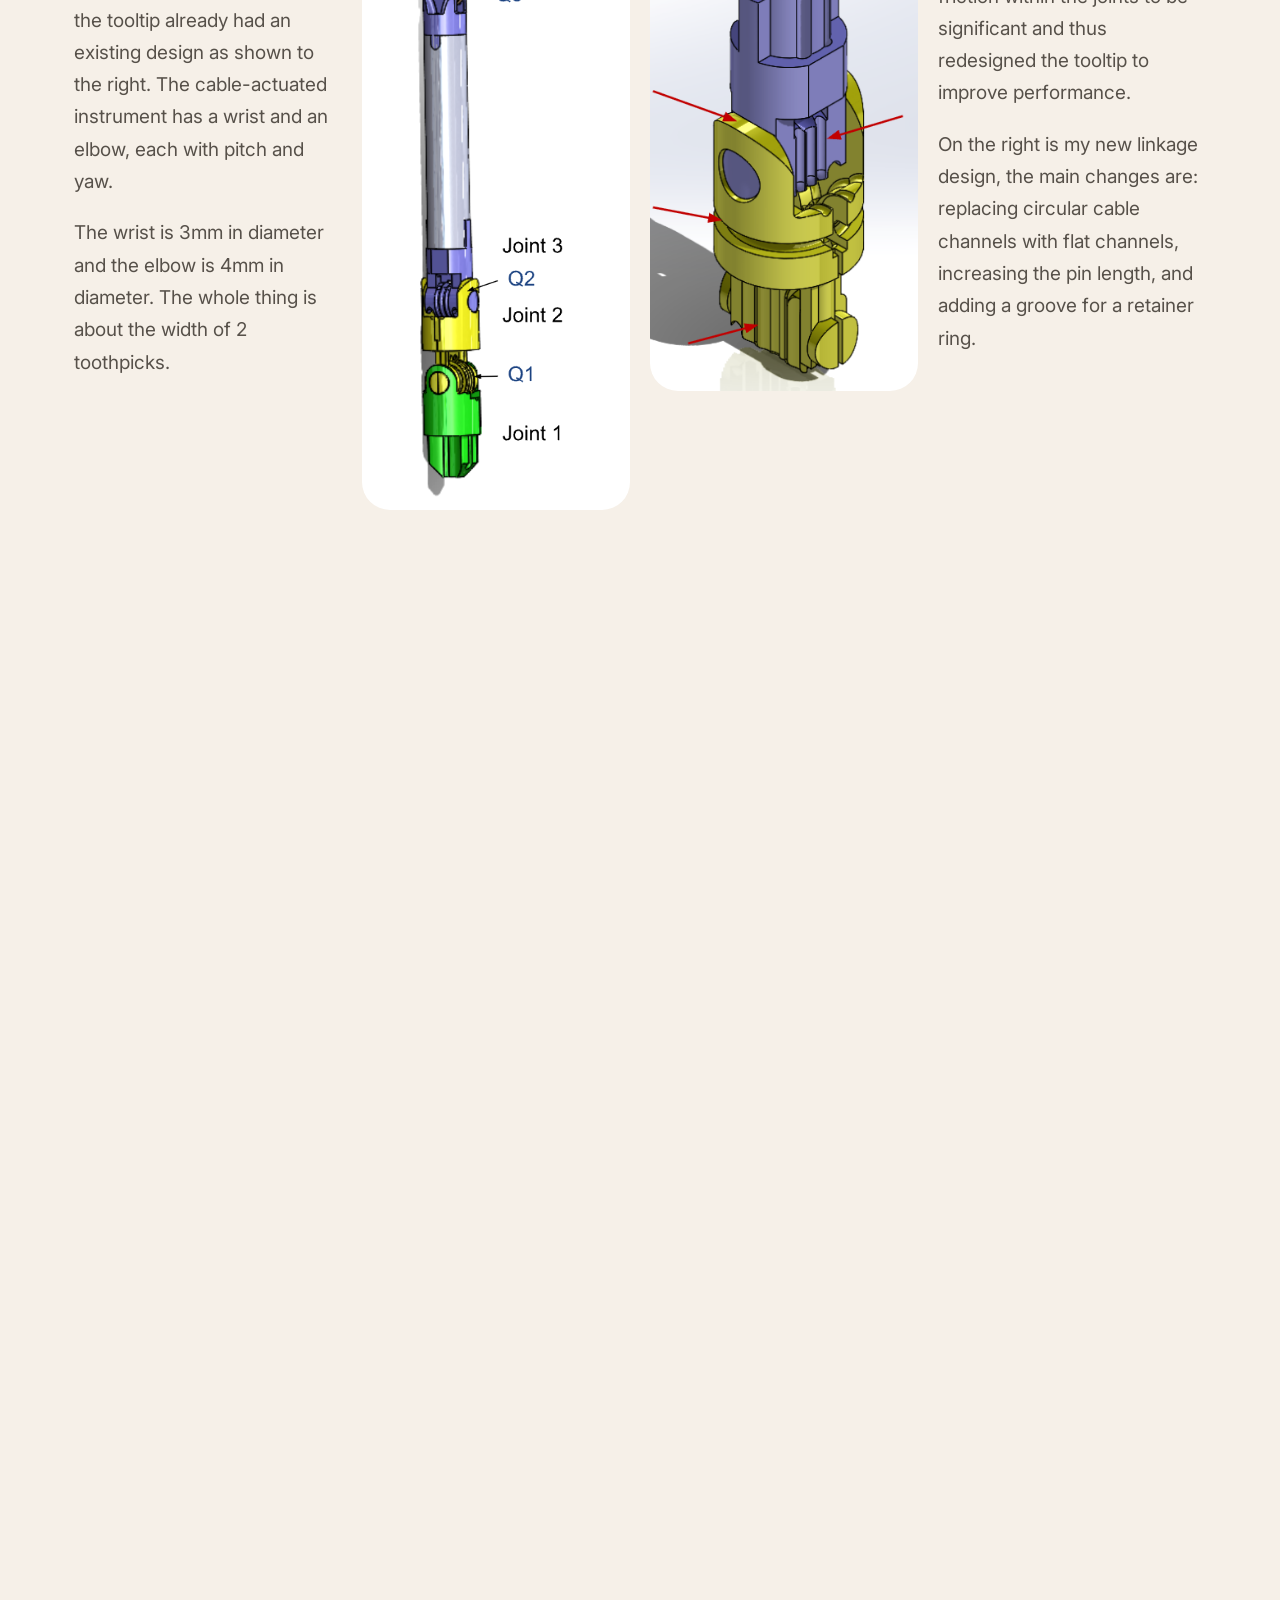
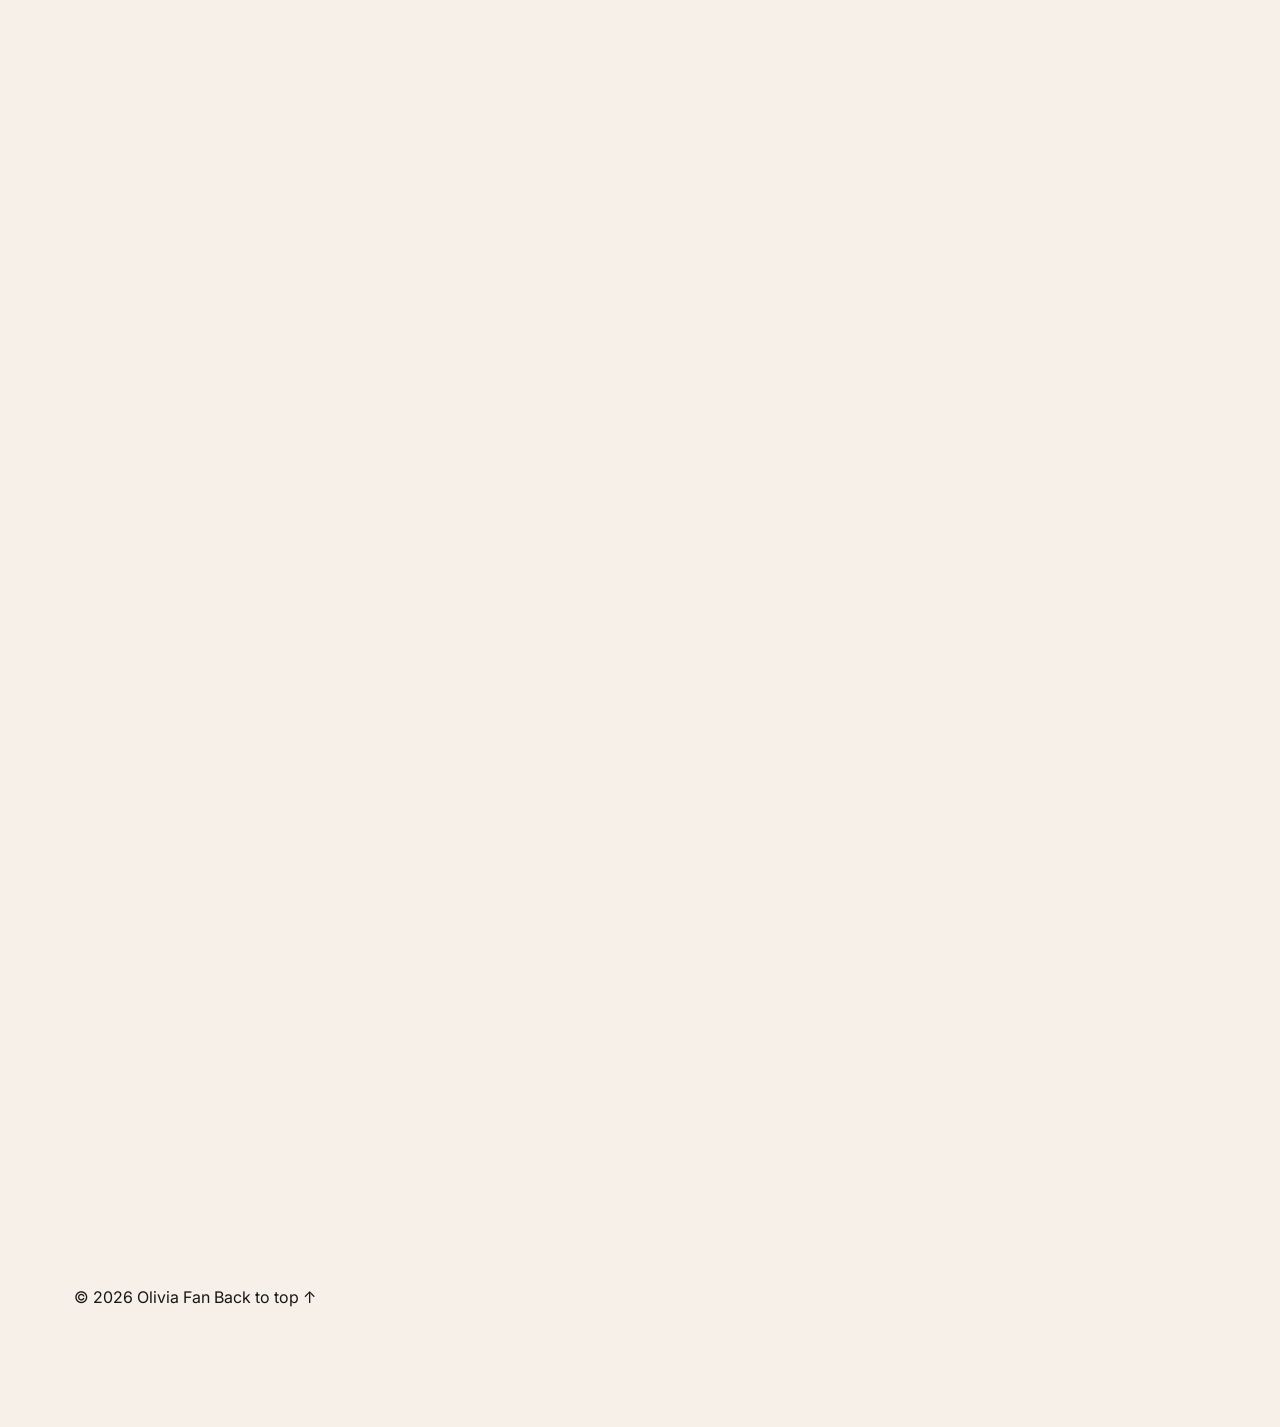
==== commit 55e77123: "Fixed image in TORS page" ====
--- a/projects/transoral-robot.html
+++ b/projects/transoral-robot.html
@@ -460,7 +460,7 @@
         <div class="cable_guide_channels">
           <img
             src="../assets/guide_channels.png"
-            alt="guide channels"
+            alt="guide_channels"
           >
         </div>
       </div>
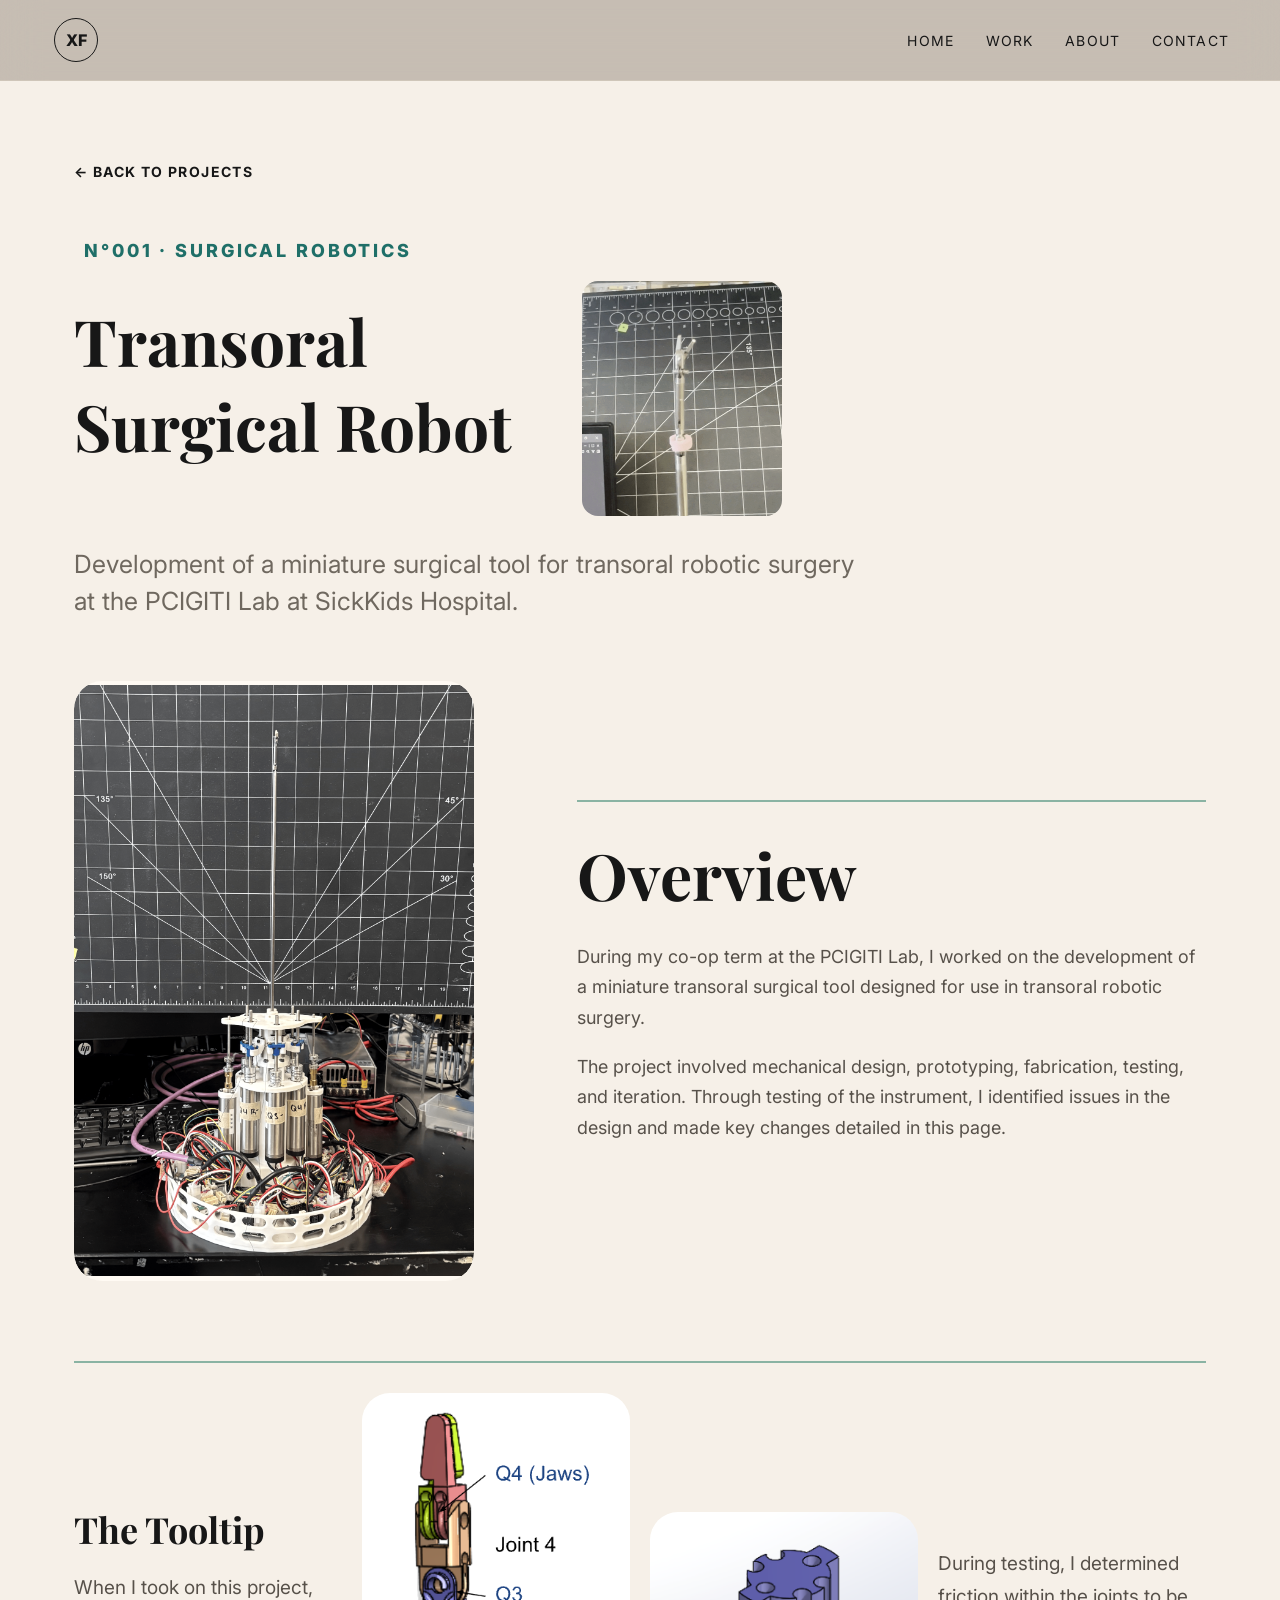
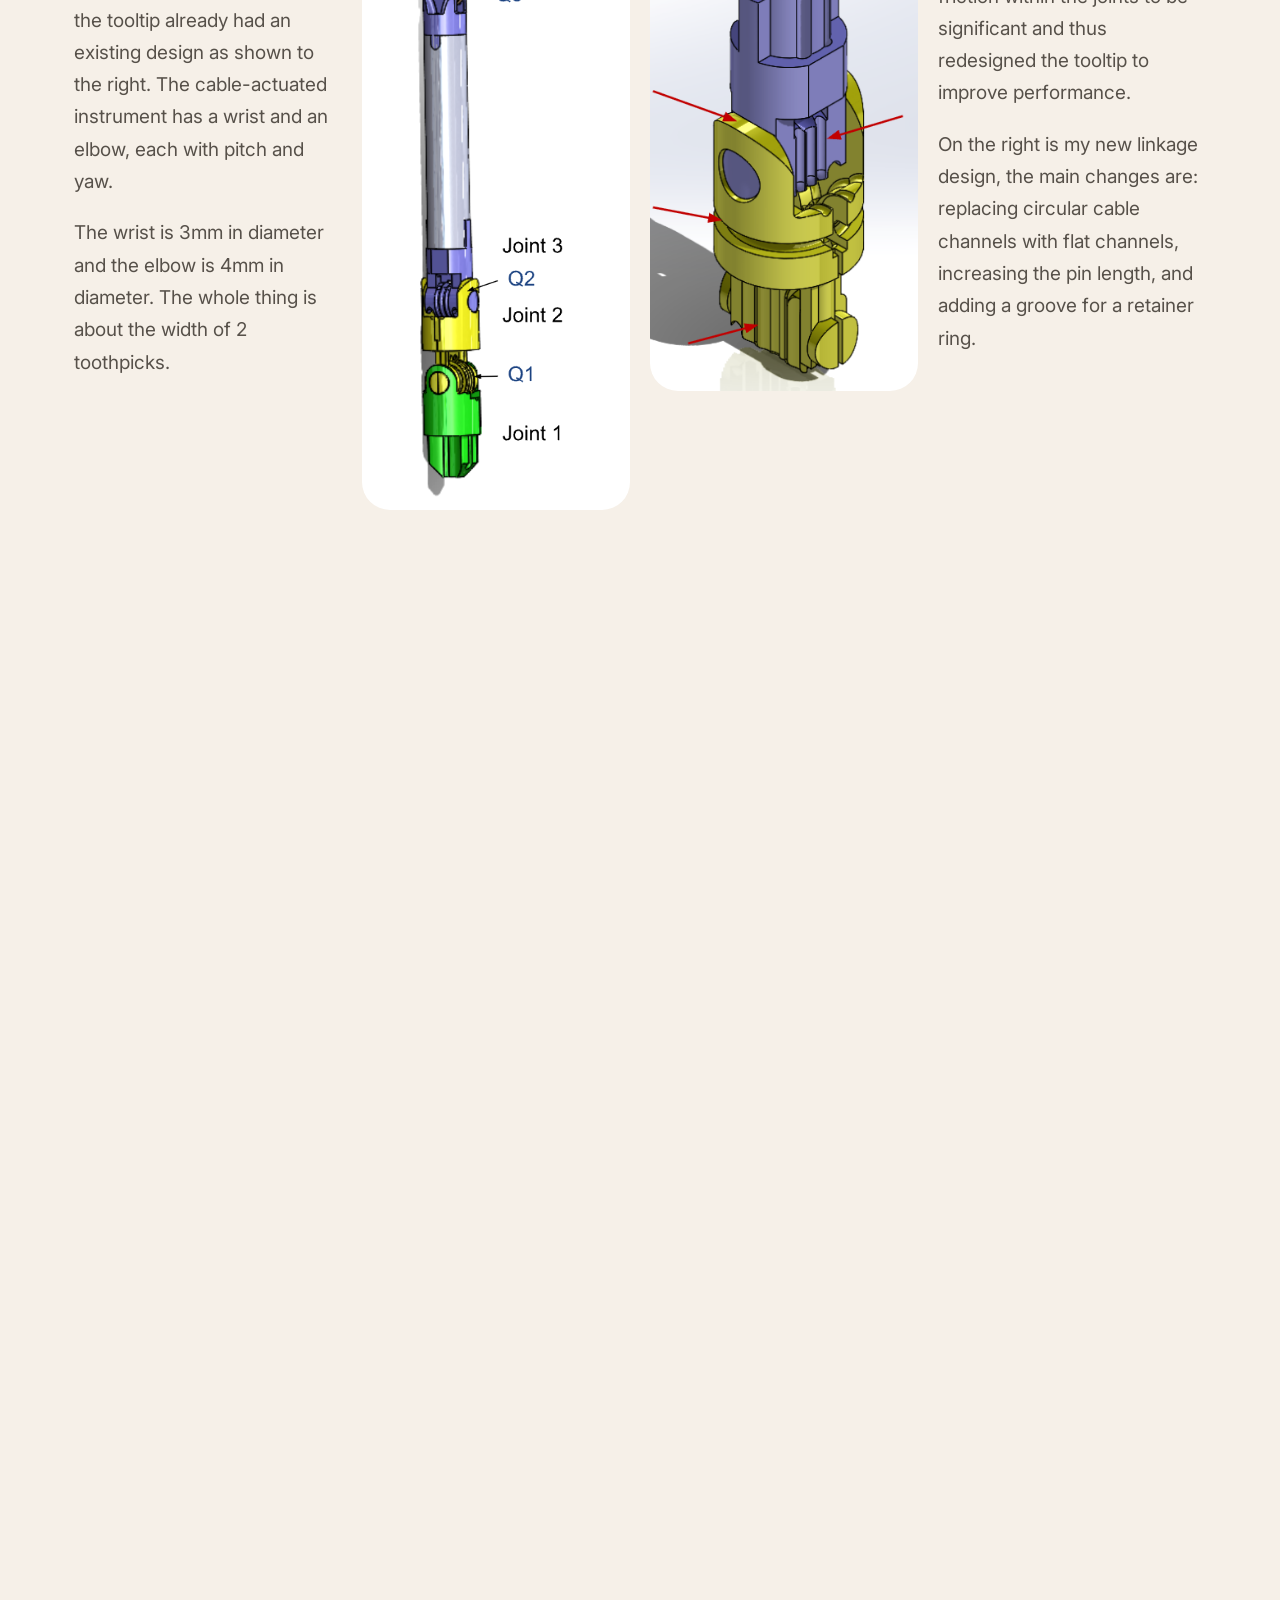
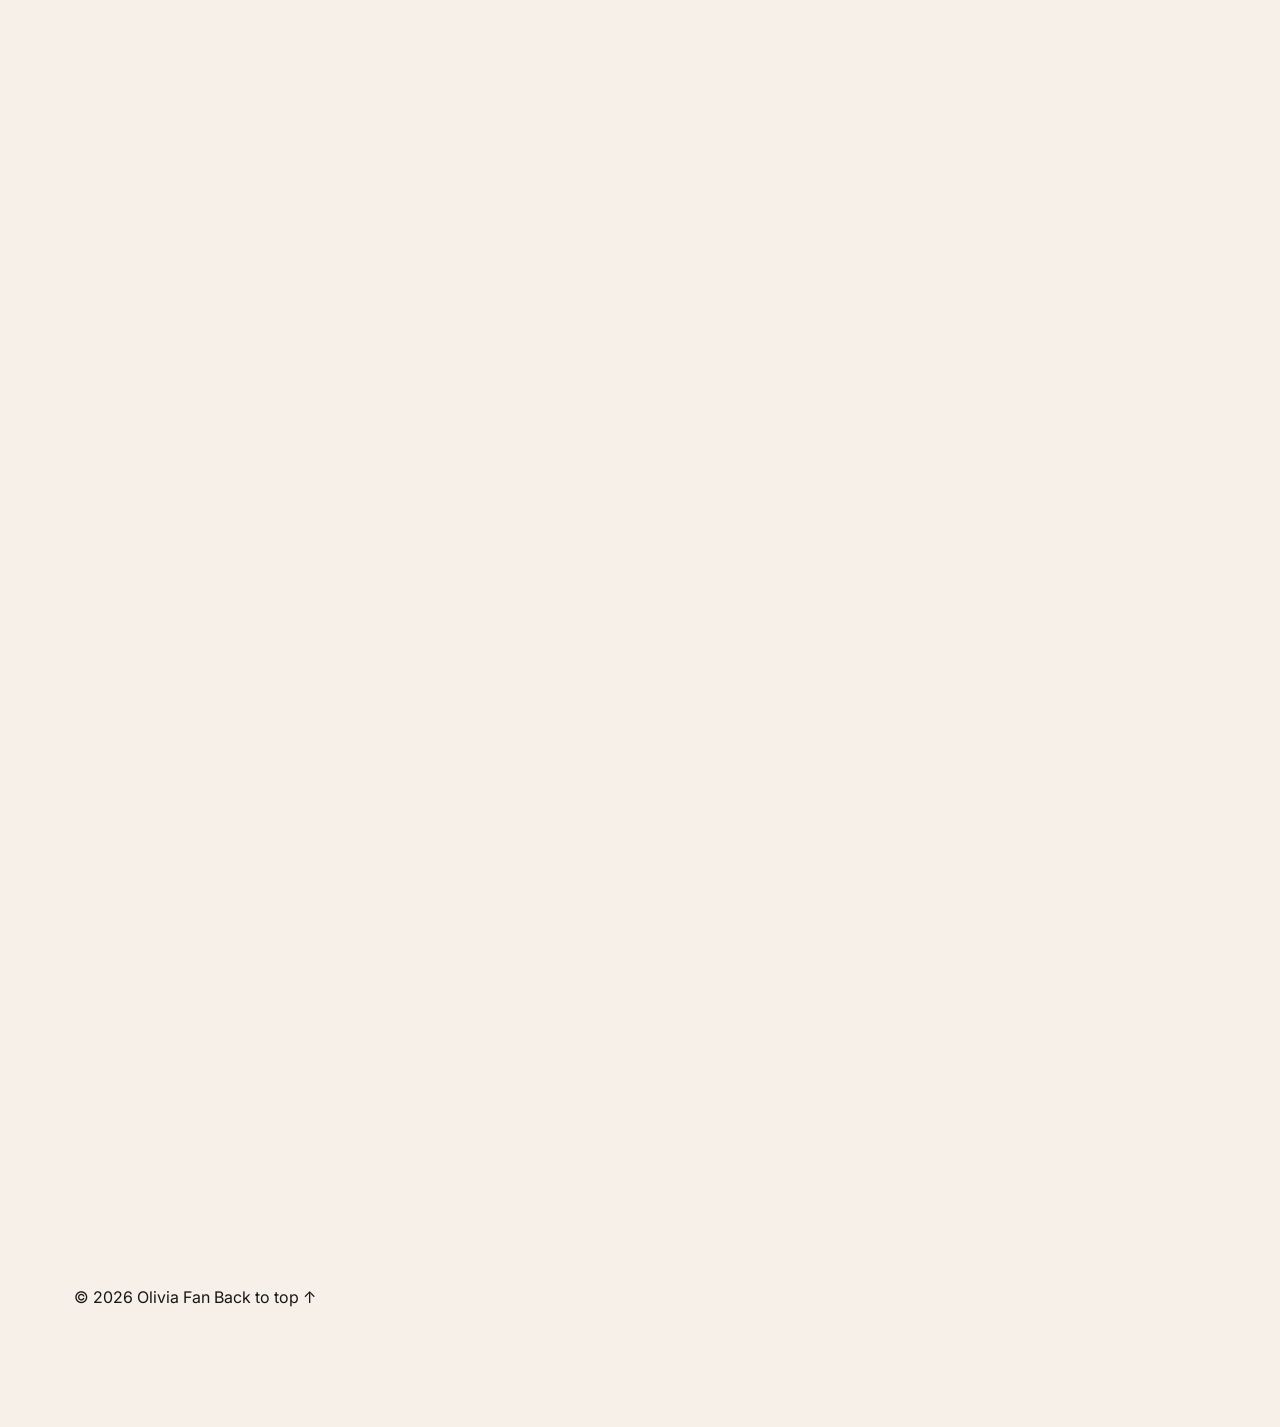
==== commit da5cc6c6: "guide_channels.png -> PNG" ====
--- a/projects/transoral-robot.html
+++ b/projects/transoral-robot.html
@@ -459,7 +459,7 @@
         <h2>Cable Guide Channels</h2>
         <div class="cable_guide_channels">
           <img
-            src="../assets/guide_channels.png"
+            src="../assets/guide_channels.PNG"
             alt="guide_channels"
           >
         </div>
